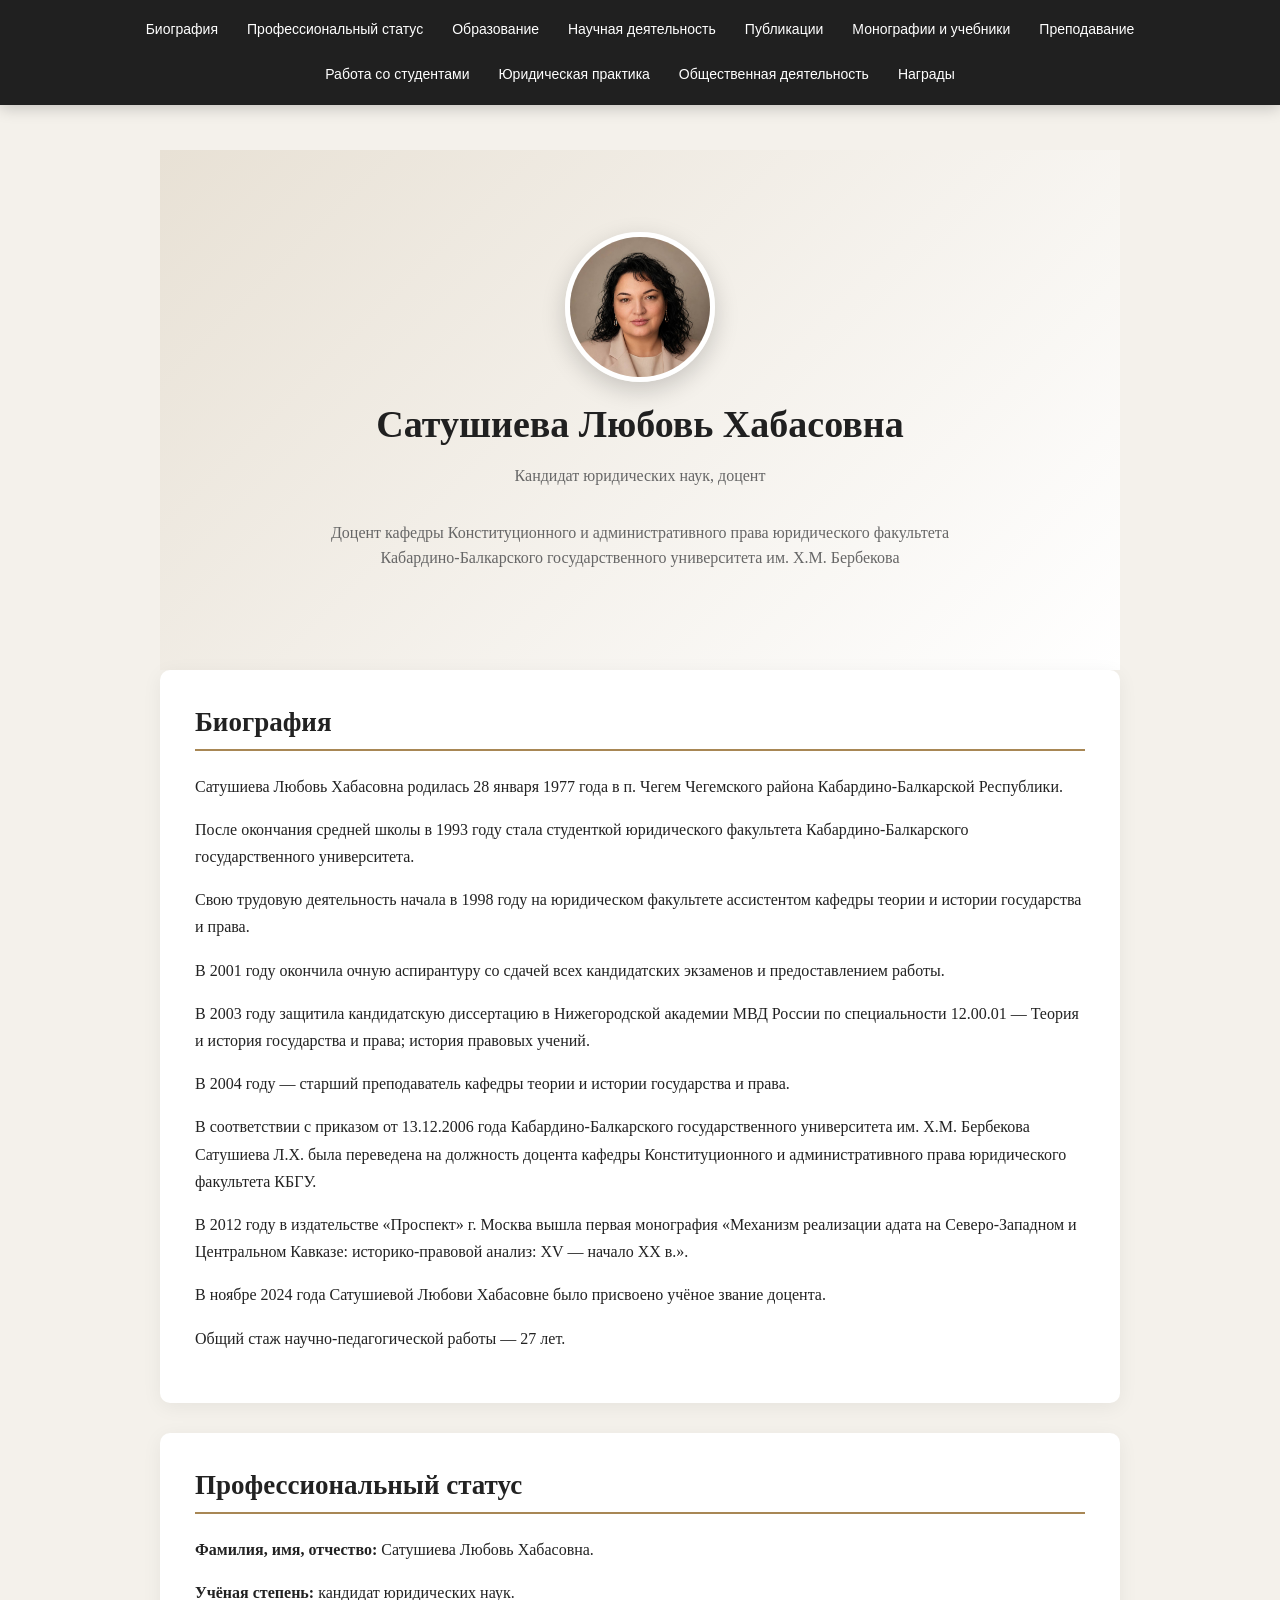
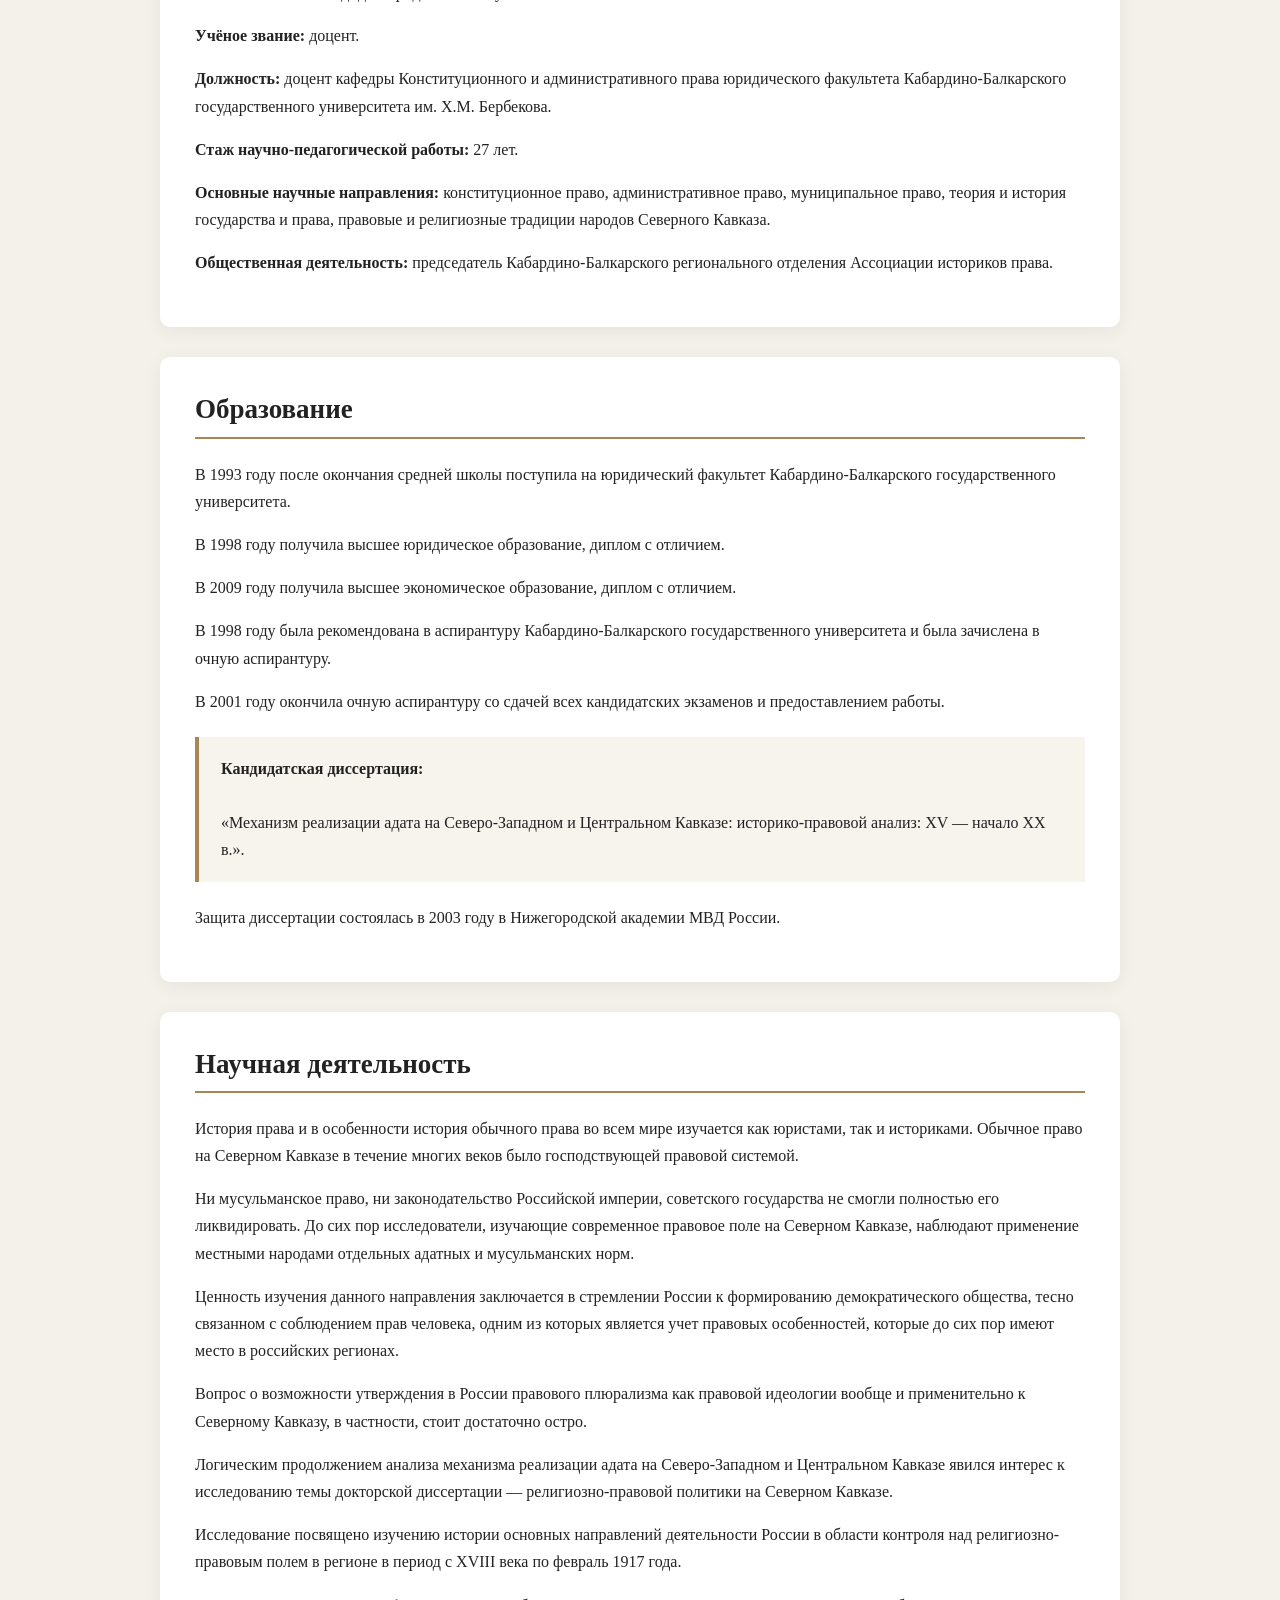
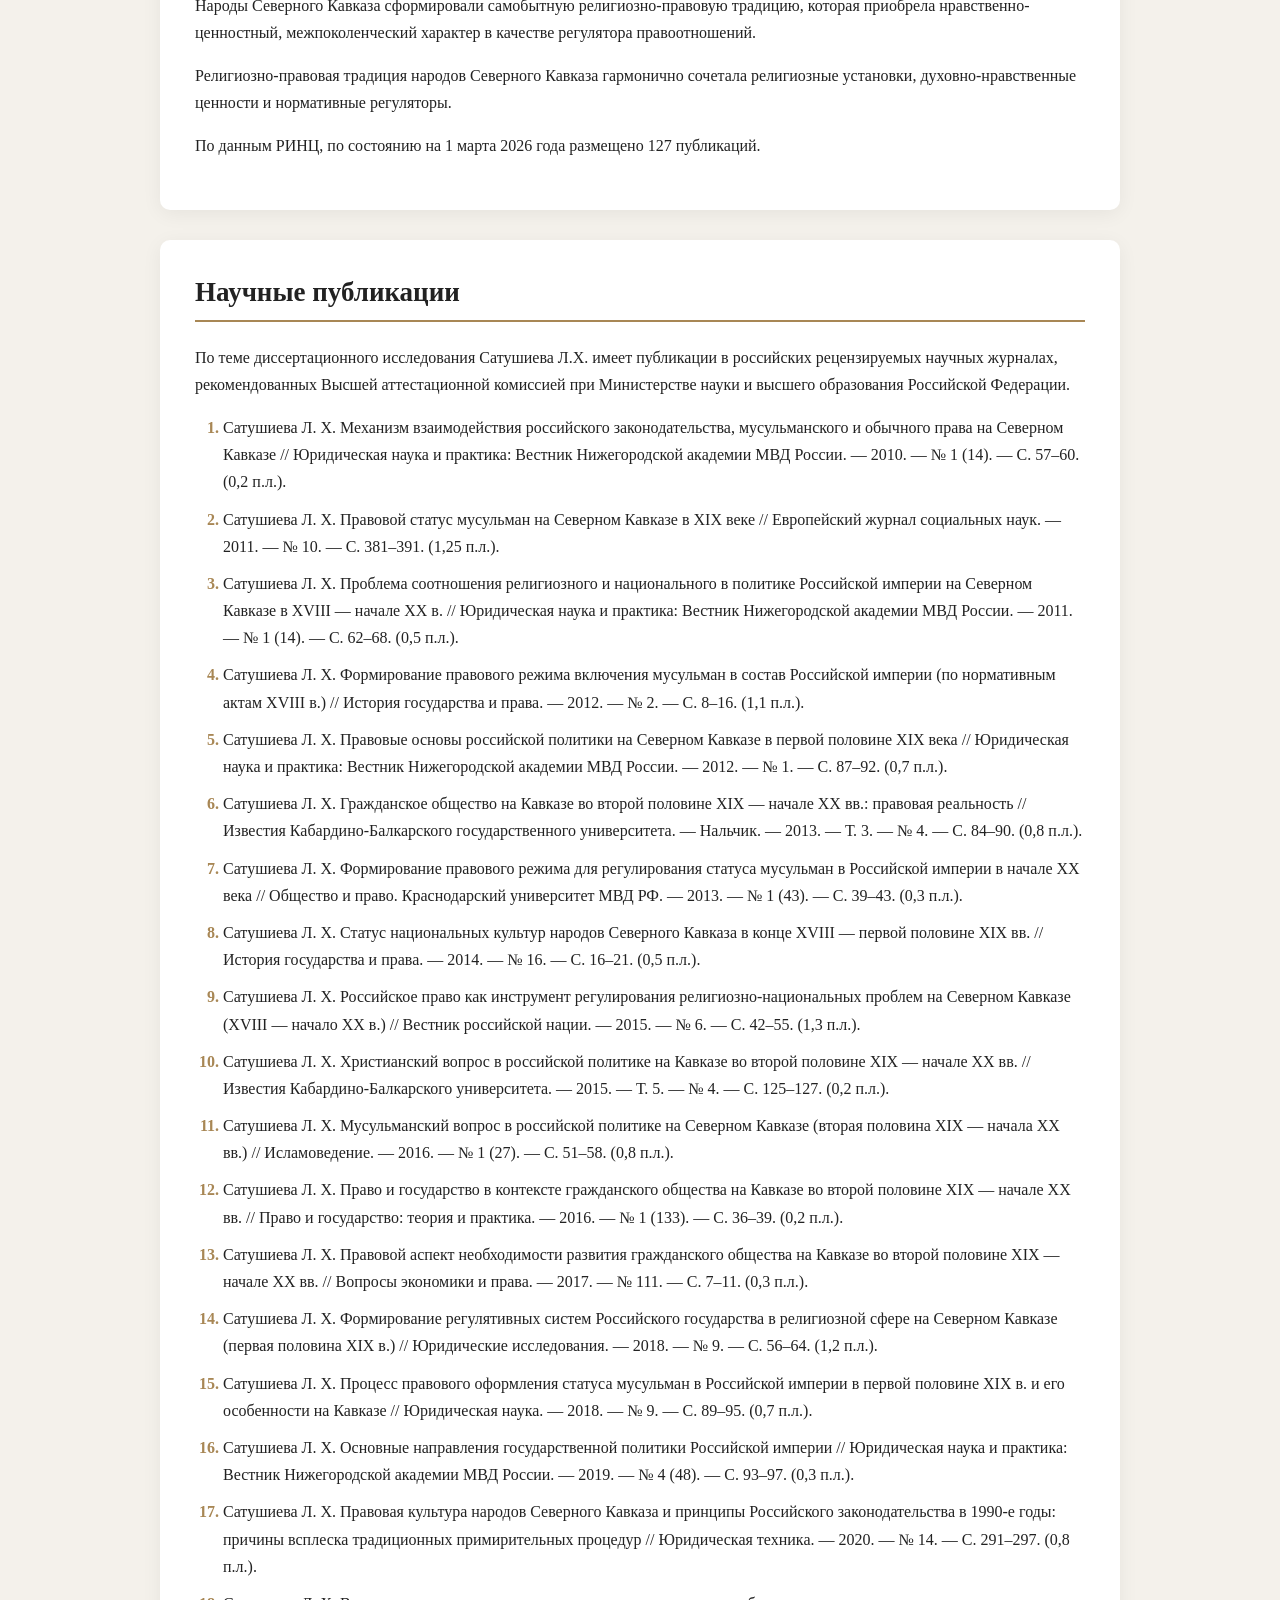
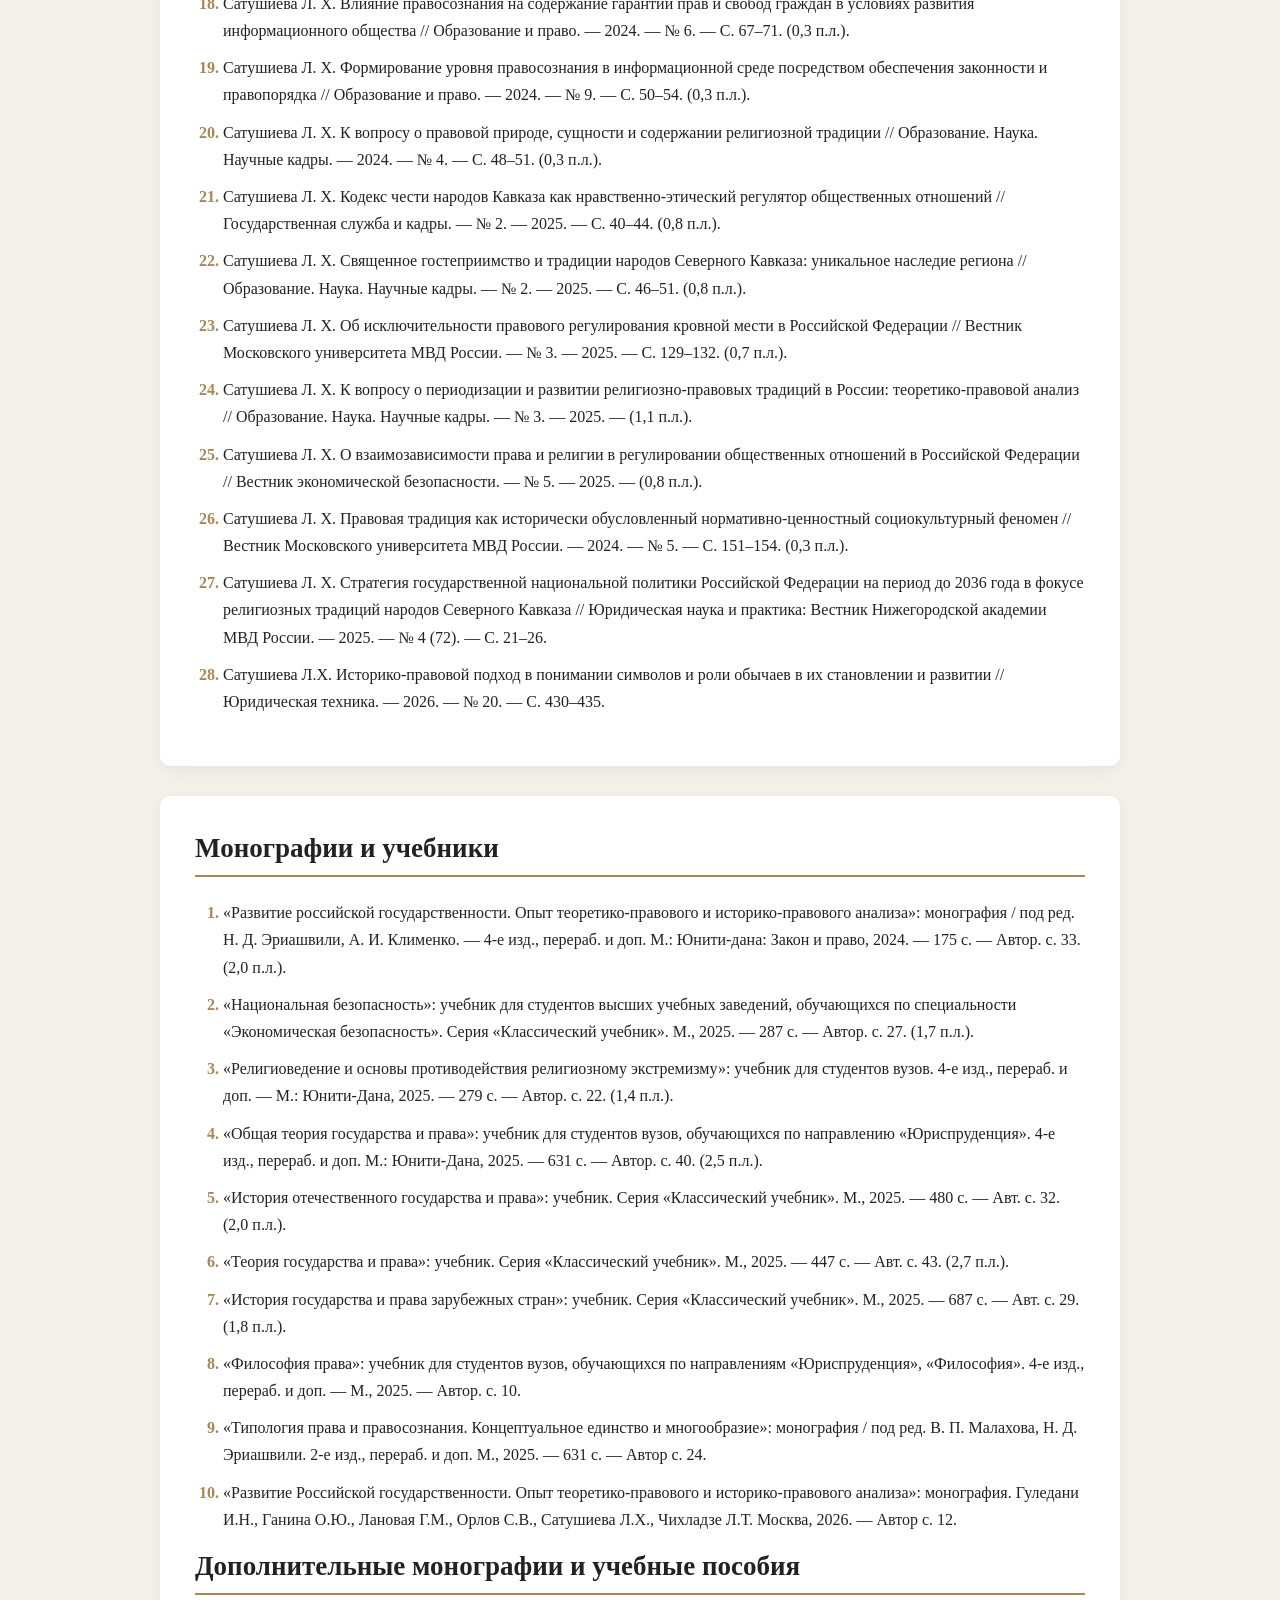
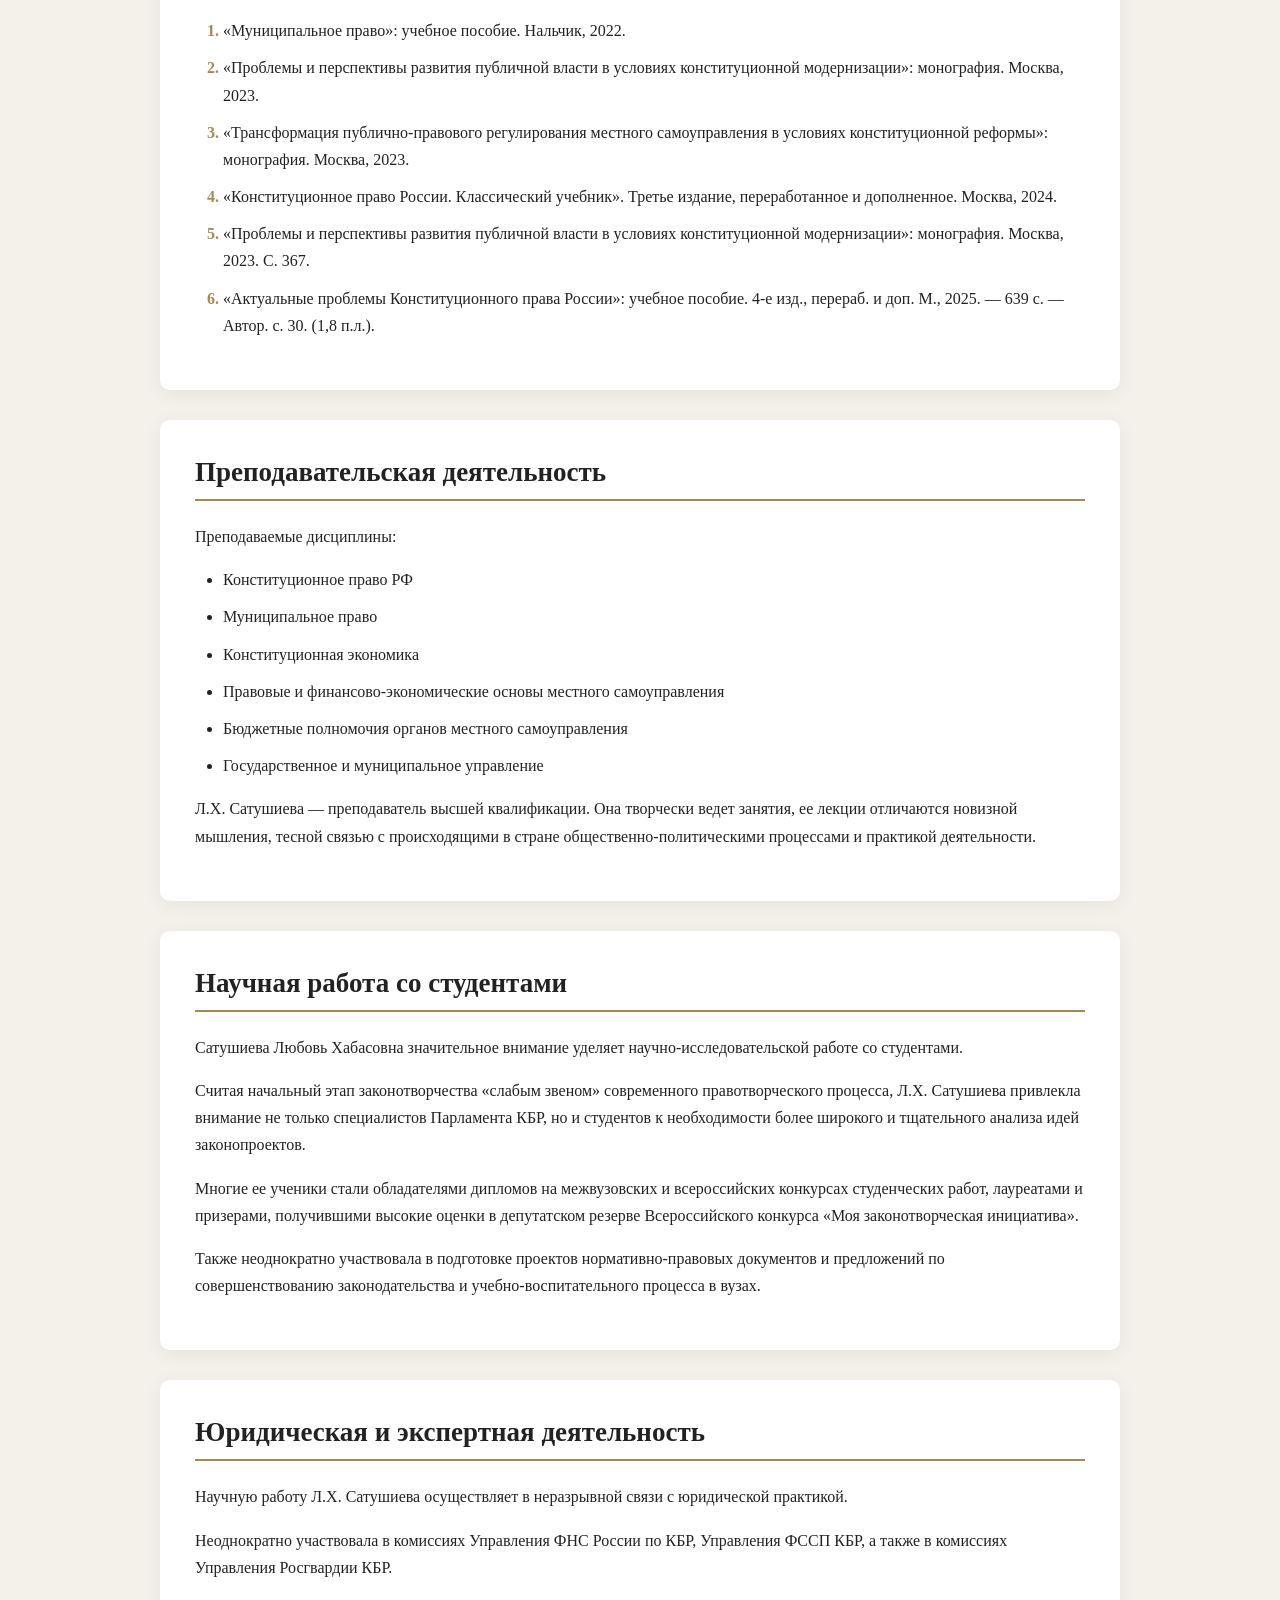
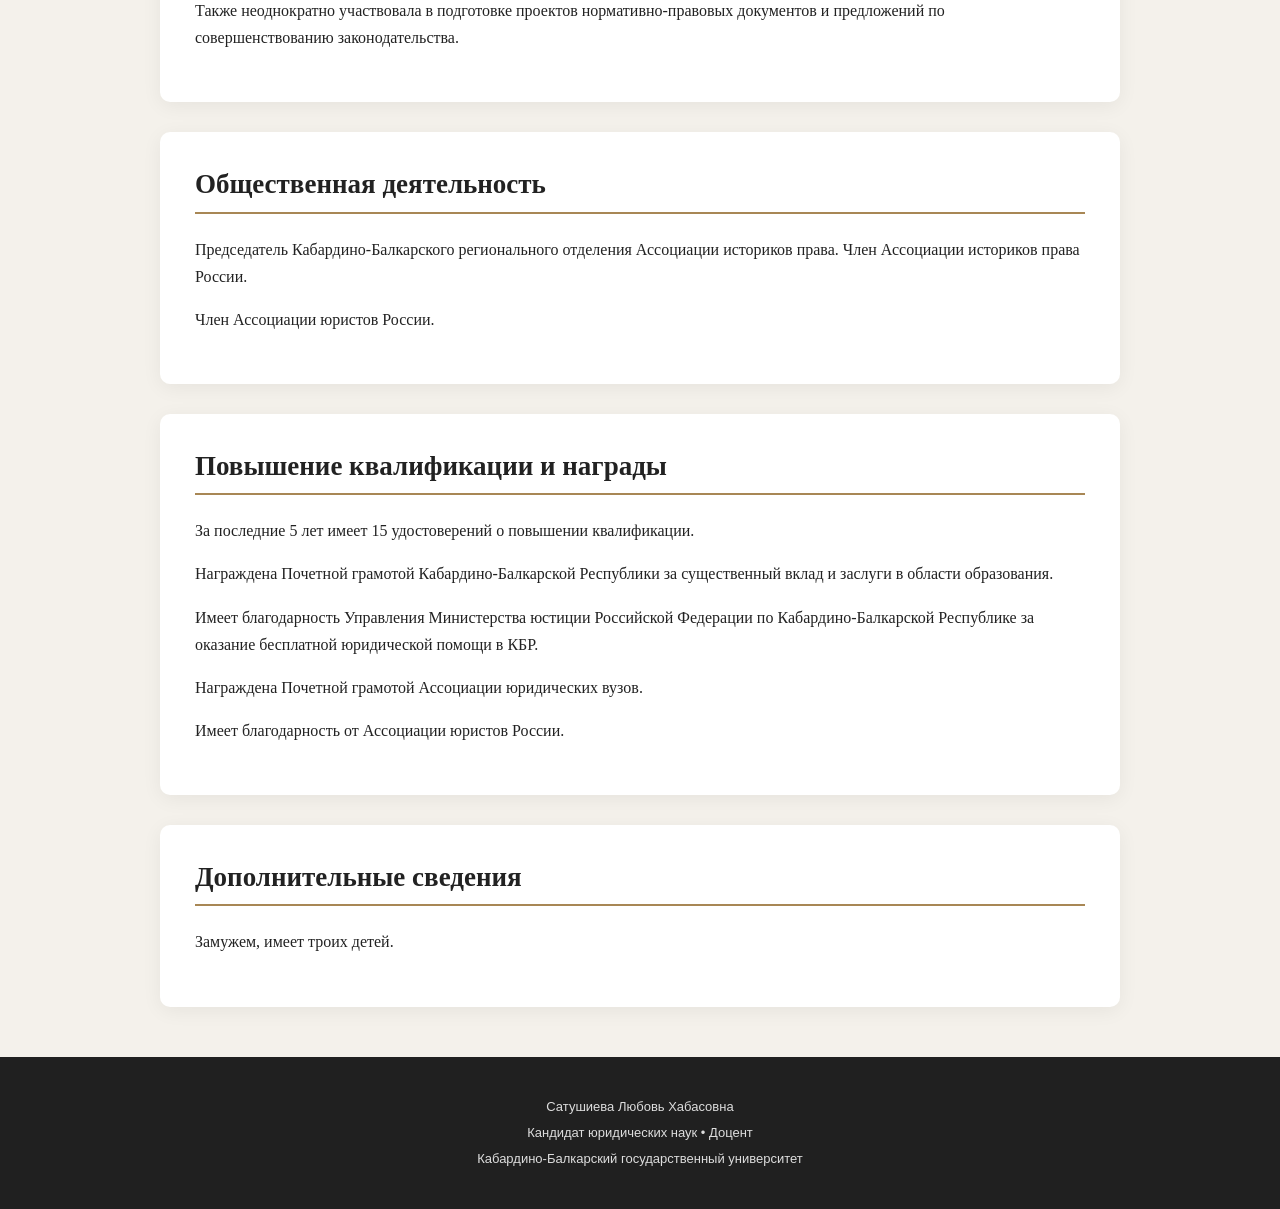
==== index.html @ ca208c0a "Add files via upload" ====
<!DOCTYPE html>
<html lang="ru">

<head>
    <meta charset="UTF-8">
    <meta name="viewport" content="width=device-width, initial-scale=1.0">

    <title>Сатушиева Любовь Хабасовна</title>

    <meta name="description"
          content="Научная, педагогическая и общественная деятельность Сатушиевой Любови Хабасовны">

    <link rel="stylesheet" href="style.css">
</head>

<body>

<!-- ==================== МЕНЮ ==================== -->

<header>
    <nav>
        <a href="#biography">Биография</a>
        <a href="#position">Профессиональный статус</a>
        <a href="#education">Образование</a>
        <a href="#research">Научная деятельность</a>
        <a href="#publications">Публикации</a>
        <a href="#books">Монографии и учебники</a>
        <a href="#teaching">Преподавание</a>
        <a href="#students">Работа со студентами</a>
        <a href="#practice">Юридическая практика</a>
        <a href="#public">Общественная деятельность</a>
        <a href="#awards">Награды</a>
    </nav>
</header>


<main>

<!-- ==================== ГЛАВНЫЙ ЭКРАН ==================== -->

<section class="hero">

    <!--
    ФОТОГРАФИЯ

    Создай папку images рядом с index.html.
    Положи туда фотографию и назови её photo.jpg.

    Структура:
    project/
    ├── index.html
    ├── style.css
    ├── script.js
    └── images/
        └── photo.jpg
    -->

    <img
        src="images/photo.jpg"
        alt="Сатушиева Любовь Хабасовна"
        class="portrait"
    >

    <h1>Сатушиева Любовь Хабасовна</h1>

    <p>
        Кандидат юридических наук, доцент
    </p>

    <p>
        Доцент кафедры Конституционного и административного права
        юридического факультета
        Кабардино-Балкарского государственного университета
        им. Х.М. Бербекова
    </p>

</section>


<!-- ==================== БИОГРАФИЯ ==================== -->

<section id="biography">

    <h2>Биография</h2>

    <p>
        Сатушиева Любовь Хабасовна родилась 28 января 1977 года
        в п. Чегем Чегемского района Кабардино-Балкарской Республики.
    </p>

    <p>
        После окончания средней школы в 1993 году стала студенткой
        юридического факультета Кабардино-Балкарского государственного
        университета.
    </p>

    <p>
        Свою трудовую деятельность начала в 1998 году на юридическом
        факультете ассистентом кафедры теории и истории государства
        и права.
    </p>

    <p>
        В 2001 году окончила очную аспирантуру со сдачей всех
        кандидатских экзаменов и предоставлением работы.
    </p>

    <p>
        В 2003 году защитила кандидатскую диссертацию в
        Нижегородской академии МВД России по специальности
        12.00.01 — Теория и история государства и права;
        история правовых учений.
    </p>

    <p>
        В 2004 году — старший преподаватель кафедры теории и истории
        государства и права.
    </p>

    <p>
        В соответствии с приказом от 13.12.2006 года
        Кабардино-Балкарского государственного университета
        им. Х.М. Бербекова Сатушиева Л.Х. была переведена
        на должность доцента кафедры Конституционного
        и административного права юридического факультета КБГУ.
    </p>

    <p>
        В 2012 году в издательстве «Проспект» г. Москва вышла
        первая монография «Механизм реализации адата
        на Северо-Западном и Центральном Кавказе:
        историко-правовой анализ: XV — начало XX в.».
    </p>

    <p>
        В ноябре 2024 года Сатушиевой Любови Хабасовне
        было присвоено учёное звание доцента.
    </p>

    <p>
        Общий стаж научно-педагогической работы — 27 лет.
    </p>

</section>


<!-- ==================== ПРОФЕССИОНАЛЬНЫЙ СТАТУС ==================== -->

<section id="position">

    <h2>Профессиональный статус</h2>

    <p>
        <strong>Фамилия, имя, отчество:</strong>
        Сатушиева Любовь Хабасовна.
    </p>

    <p>
        <strong>Учёная степень:</strong>
        кандидат юридических наук.
    </p>

    <p>
        <strong>Учёное звание:</strong>
        доцент.
    </p>

    <p>
 <strong>Должность:</strong>
        доцент кафедры Конституционного и административного права
        юридического факультета Кабардино-Балкарского
        государственного университета им. Х.М. Бербекова.
    </p>

    <p>
        <strong>Стаж научно-педагогической работы:</strong>
        27 лет.
    </p>

    <p>
        <strong>Основные научные направления:</strong>
        конституционное право, административное право,
        муниципальное право, теория и история государства и права,
        правовые и религиозные традиции народов Северного Кавказа.
    </p>

    <p>
        <strong>Общественная деятельность:</strong>
        председатель Кабардино-Балкарского регионального
        отделения Ассоциации историков права.
    </p>

</section>


<!-- ==================== ОБРАЗОВАНИЕ ==================== -->

<section id="education">

    <h2>Образование</h2>

    <p>
        В 1993 году после окончания средней школы поступила
        на юридический факультет Кабардино-Балкарского
        государственного университета.
    </p>

    <p>
        В 1998 году получила высшее юридическое образование,
        диплом с отличием.
    </p>

    <p>
        В 2009 году получила высшее экономическое образование,
        диплом с отличием.
    </p>

    <p>
        В 1998 году была рекомендована в аспирантуру
        Кабардино-Балкарского государственного университета
        и была зачислена в очную аспирантуру.
    </p>

    <p>
        В 2001 году окончила очную аспирантуру со сдачей
        всех кандидатских экзаменов и предоставлением работы.
    </p>

    <div class="highlight">

        <strong>
            Кандидатская диссертация:
        </strong>

        <br><br>

        «Механизм реализации адата на Северо-Западном
        и Центральном Кавказе: историко-правовой анализ:
        XV — начало XX в.».

    </div>

    <p>
        Защита диссертации состоялась в 2003 году
        в Нижегородской академии МВД России.
    </p>

</section>


<!-- ==================== НАУЧНАЯ ДЕЯТЕЛЬНОСТЬ ==================== -->

<section id="research">

    <h2>Научная деятельность</h2>

    <p>
        История права и в особенности история обычного права
        во всем мире изучается как юристами, так и историками.
        Обычное право на Северном Кавказе в течение многих веков
        было господствующей правовой системой.
    </p>

    <p>
        Ни мусульманское право, ни законодательство Российской империи,
        советского государства не смогли полностью его ликвидировать.
        До сих пор исследователи, изучающие современное правовое поле
        на Северном Кавказе, наблюдают применение местными народами
        отдельных адатных и мусульманских норм.
    </p>

    <p>
        Ценность изучения данного направления заключается в стремлении
        России к формированию демократического общества, тесно связанном
        с соблюдением прав человека, одним из которых является учет
        правовых особенностей, которые до сих пор имеют место
        в российских регионах.
    </p>

    <p>
        Вопрос о возможности утверждения в России правового плюрализма
        как правовой идеологии вообще и применительно к Северному Кавказу,
        в частности, стоит достаточно остро.
    </p>

    <p>
        Логическим продолжением анализа механизма реализации адата
        на Северо-Западном и Центральном Кавказе явился интерес
        к исследованию темы докторской диссертации —
        религиозно-правовой политики на Северном Кавказе.
    </p>

    <p>
        Исследование посвящено изучению истории основных направлений
        деятельности России в области контроля над религиозно-правовым
        полем в регионе в период с XVIII века по февраль 1917 года.
    </p>

    <p>
        Народы Северного Кавказа сформировали самобытную
        религиозно-правовую традицию, которая приобрела
        нравственно-ценностный, межпоколенческий характер
        в качестве регулятора правоотношений.
    </p>

    <p>
        Религиозно-правовая традиция народов Северного Кавказа
        гармонично сочетала религиозные установки,
 духовно-нравственные ценности и нормативные регуляторы.
    </p>

    <p>
        По данным РИНЦ, по состоянию на 1 марта 2026 года
        размещено 127 публикаций.
    </p>

</section>


<!-- ==================== ПУБЛИКАЦИИ ==================== -->

<section id="publications">

    <h2>Научные публикации</h2>

    <p>
        По теме диссертационного исследования Сатушиева Л.Х.
        имеет публикации в российских рецензируемых научных журналах,
        рекомендованных Высшей аттестационной комиссией
        при Министерстве науки и высшего образования
        Российской Федерации.
    </p>

    <ol>

        <li>
            Сатушиева Л. Х. Механизм взаимодействия российского
            законодательства, мусульманского и обычного права
            на Северном Кавказе // Юридическая наука и практика:
            Вестник Нижегородской академии МВД России. —
            2010. — № 1 (14). — С. 57–60. (0,2 п.л.).
        </li>

        <li>
            Сатушиева Л. Х. Правовой статус мусульман
            на Северном Кавказе в ХIХ веке //
            Европейский журнал социальных наук. —
            2011. — № 10. — С. 381–391. (1,25 п.л.).
        </li>

        <li>
            Сатушиева Л. Х. Проблема соотношения религиозного
            и национального в политике Российской империи
            на Северном Кавказе в ХVIII — начале ХХ в. //
            Юридическая наука и практика: Вестник Нижегородской
            академии МВД России. — 2011. — № 1 (14). —
            С. 62–68. (0,5 п.л.).
        </li>

        <li>
            Сатушиева Л. Х. Формирование правового режима включения
            мусульман в состав Российской империи
            (по нормативным актам ХVIII в.) //
            История государства и права. — 2012. — № 2. —
            С. 8–16. (1,1 п.л.).
        </li>

        <li>
            Сатушиева Л. Х. Правовые основы российской политики
            на Северном Кавказе в первой половине ХIХ века //
            Юридическая наука и практика: Вестник Нижегородской
            академии МВД России. — 2012. — № 1. —
            С. 87–92. (0,7 п.л.).
        </li>

        <li>
            Сатушиева Л. Х. Гражданское общество на Кавказе
            во второй половине ХIХ — начале ХХ вв.: правовая реальность //
            Известия Кабардино-Балкарского государственного университета.
            — Нальчик. — 2013. — Т. 3. — № 4. —
            С. 84–90. (0,8 п.л.).
        </li>

        <li>
            Сатушиева Л. Х. Формирование правового режима
            для регулирования статуса мусульман в Российской империи
            в начале ХХ века // Общество и право.
            Краснодарский университет МВД РФ. —
            2013. — № 1 (43). — С. 39–43. (0,3 п.л.).
        </li>

        <li>
            Сатушиева Л. Х. Статус национальных культур народов
            Северного Кавказа в конце ХVIII — первой половине ХIХ вв. //
            История государства и права. — 2014. —
            № 16. — С. 16–21. (0,5 п.л.).
        </li>

        <li>
            Сатушиева Л. Х. Российское право как инструмент регулирования
            религиозно-национальных проблем на Северном Кавказе
            (ХVIII — начало ХХ в.) // Вестник российской нации. —
            2015. — № 6. — С. 42–55. (1,3 п.л.).
        </li>

        <li>
            Сатушиева Л. Х. Христианский вопрос в российской политике
            на Кавказе во второй половине ХIХ — начале ХХ вв. //
            Известия Кабардино-Балкарского университета. —
            2015. — Т. 5. — № 4. — С. 125–127. (0,2 п.л.).
        </li>

        <li>
            Сатушиева Л. Х. Мусульманский вопрос в российской политике
            на Северном Кавказе (вторая половина ХIХ — начала ХХ вв.) //
            Исламоведение. — 2016. — № 1 (27). —
            С. 51–58. (0,8 п.л.).
        </li>

        <li>
            Сатушиева Л. Х. Право и государство в контексте гражданского
            общества на Кавказе во второй половине ХIХ — начале ХХ вв. //
            Право и государство: теория и практика. —
            2016. — № 1 (133). — С. 36–39. (0,2 п.л.).
 </li>

        <li>
            Сатушиева Л. Х. Правовой аспект необходимости развития
            гражданского общества на Кавказе во второй половине ХIХ —
            начале ХХ вв. // Вопросы экономики и права. —
            2017. — № 111. — С. 7–11. (0,3 п.л.).
        </li>

        <li>
            Сатушиева Л. Х. Формирование регулятивных систем
            Российского государства в религиозной сфере
            на Северном Кавказе (первая половина ХIХ в.) //
            Юридические исследования. — 2018. —
            № 9. — С. 56–64. (1,2 п.л.).
        </li>

        <li>
            Сатушиева Л. Х. Процесс правового оформления статуса
            мусульман в Российской империи в первой половине ХIХ в.
            и его особенности на Кавказе // Юридическая наука. —
            2018. — № 9. — С. 89–95. (0,7 п.л.).
        </li>

        <li>
            Сатушиева Л. Х. Основные направления государственной
            политики Российской империи // Юридическая наука и практика:
            Вестник Нижегородской академии МВД России. —
            2019. — № 4 (48). — С. 93–97. (0,3 п.л.).
        </li>

        <li>
            Сатушиева Л. Х. Правовая культура народов Северного Кавказа
            и принципы Российского законодательства в 1990-е годы:
            причины всплеска традиционных примирительных процедур //
            Юридическая техника. — 2020. — № 14. —
            С. 291–297. (0,8 п.л.).
        </li>

        <li>
            Сатушиева Л. Х. Влияние правосознания на содержание
            гарантии прав и свобод граждан в условиях развития
            информационного общества // Образование и право. —
            2024. — № 6. — С. 67–71. (0,3 п.л.).
        </li>

        <li>
            Сатушиева Л. Х. Формирование уровня правосознания
            в информационной среде посредством обеспечения законности
            и правопорядка // Образование и право. —
            2024. — № 9. — С. 50–54. (0,3 п.л.).
        </li>

        <li>
            Сатушиева Л. Х. К вопросу о правовой природе, сущности
            и содержании религиозной традиции //
            Образование. Наука. Научные кадры. —
            2024. — № 4. — С. 48–51. (0,3 п.л.).
        </li>

        <li>
            Сатушиева Л. Х. Кодекс чести народов Кавказа
            как нравственно-этический регулятор общественных отношений //
            Государственная служба и кадры. — № 2. —
            2025. — С. 40–44. (0,8 п.л.).
        </li>

        <li>
            Сатушиева Л. Х. Священное гостеприимство и традиции
            народов Северного Кавказа: уникальное наследие региона //
            Образование. Наука. Научные кадры. — № 2. —
            2025. — С. 46–51. (0,8 п.л.).
        </li>

        <li>
            Сатушиева Л. Х. Об исключительности правового регулирования
            кровной мести в Российской Федерации //
            Вестник Московского университета МВД России. —
            № 3. — 2025. — С. 129–132. (0,7 п.л.).
        </li>

        <li>
            Сатушиева Л. Х. К вопросу о периодизации и развитии
            религиозно-правовых традиций в России:
            теоретико-правовой анализ //
            Образование. Наука. Научные кадры. —
            № 3. — 2025. — (1,1 п.л.).
        </li>

        <li>
            Сатушиева Л. Х. О взаимозависимости права и религии
            в регулировании общественных отношений
            в Российской Федерации //
            Вестник экономической безопасности. —
            № 5. — 2025. — (0,8 п.л.).
        </li>

        <li>
            Сатушиева Л. Х. Правовая традиция как исторически
            обусловленный нормативно-ценностный социокультурный феномен //
            Вестник Московского университета МВД России. —
            2024. — № 5. — С. 151–154. (0,3 п.л.).
        </li>

        <li>
            Сатушиева Л. Х. Стратегия государственной национальной
            политики Российской Федерации на период до 2036 года
            в фокусе религиозных традиций народов Северного Кавказа //
 Юридическая наука и практика: Вестник Нижегородской
            академии МВД России. — 2025. — № 4 (72). —
            С. 21–26.
        </li>

        <li>
            Сатушиева Л.Х. Историко-правовой подход в понимании
            символов и роли обычаев в их становлении и развитии //
            Юридическая техника. — 2026. — № 20. —
            С. 430–435.
        </li>

    </ol>

</section>


<!-- ==================== МОНОГРАФИИ ==================== -->

<section id="books">

    <h2>Монографии и учебники</h2>

    <ol>

        <li>
            «Развитие российской государственности. Опыт
            теоретико-правового и историко-правового анализа»:
            монография / под ред. Н. Д. Эриашвили,
            А. И. Клименко. — 4-е изд., перераб. и доп.
            М.: Юнити-дана: Закон и право, 2024.
            — 175 с. — Автор. с. 33. (2,0 п.л.).
        </li>

        <li>
            «Национальная безопасность»: учебник для студентов
            высших учебных заведений, обучающихся по специальности
            «Экономическая безопасность». Серия «Классический учебник».
            М., 2025. — 287 с. — Автор. с. 27. (1,7 п.л.).
        </li>

        <li>
            «Религиоведение и основы противодействия религиозному
            экстремизму»: учебник для студентов вузов.
            4-е изд., перераб. и доп. — М.: Юнити-Дана, 2025.
            — 279 с. — Автор. с. 22. (1,4 п.л.).
        </li>

        <li>
            «Общая теория государства и права»: учебник
            для студентов вузов, обучающихся по направлению
            «Юриспруденция». 4-е изд., перераб. и доп.
            М.: Юнити-Дана, 2025. — 631 с.
            — Автор. с. 40. (2,5 п.л.).
        </li>

        <li>
            «История отечественного государства и права»: учебник.
            Серия «Классический учебник». М., 2025.
            — 480 с. — Авт. с. 32. (2,0 п.л.).
        </li>

        <li>
            «Теория государства и права»: учебник.
            Серия «Классический учебник». М., 2025.
            — 447 с. — Авт. с. 43. (2,7 п.л.).
        </li>

        <li>
            «История государства и права зарубежных стран»: учебник.
            Серия «Классический учебник». М., 2025.
            — 687 с. — Авт. с. 29. (1,8 п.л.).
        </li>

        <li>
            «Философия права»: учебник для студентов вузов,
            обучающихся по направлениям «Юриспруденция», «Философия».
            4-е изд., перераб. и доп. — М., 2025.
            — Автор. с. 10.
        </li>

        <li>
            «Типология права и правосознания. Концептуальное
            единство и многообразие»: монография / под ред.
            В. П. Малахова, Н. Д. Эриашвили.
            2-е изд., перераб. и доп. М., 2025.
            — 631 с. — Автор с. 24.
        </li>

        <li>
            «Развитие Российской государственности. Опыт
            теоретико-правового и историко-правового анализа»:
            монография. Гуледани И.Н., Ганина О.Ю., Лановая Г.М.,
            Орлов С.В., Сатушиева Л.Х., Чихладзе Л.Т.
            Москва, 2026. — Автор с. 12.
        </li>

    </ol>


    <h2>Дополнительные монографии и учебные пособия</h2>

    <ol>

        <li>
            «Муниципальное право»: учебное пособие.
            Нальчик, 2022.
        </li>

        <li>
            «Проблемы и перспективы развития публичной власти
            в условиях конституционной модернизации»:
            монография. Москва, 2023.
        </li>

        <li>
            «Трансформация публично-правового регулирования
            местного самоуправления в условиях конституционной
            реформы»: монография. Москва, 2023.
        </li>

        <li>
            «Конституционное право России. Классический учебник».
            Третье издание, переработанное и дополненное.
            Москва, 2024.
        </li>

        <li>
            «Проблемы и перспективы развития публичной власти
            в условиях конституционной модернизации»:
            монография. Москва, 2023. С. 367.
        </li>

        <li>
 «Актуальные проблемы Конституционного права России»:
            учебное пособие. 4-е изд., перераб. и доп.
            М., 2025. — 639 с. — Автор. с. 30. (1,8 п.л.).
        </li>

    </ol>

</section>


<!-- ==================== ПРЕПОДАВАНИЕ ==================== -->

<section id="teaching">

    <h2>Преподавательская деятельность</h2>

    <p>
        Преподаваемые дисциплины:
    </p>

    <ul>
        <li>Конституционное право РФ</li>
        <li>Муниципальное право</li>
        <li>Конституционная экономика</li>
        <li>
            Правовые и финансово-экономические основы
            местного самоуправления
        </li>
        <li>
            Бюджетные полномочия органов местного самоуправления
        </li>
        <li>
            Государственное и муниципальное управление
        </li>
    </ul>

    <p>
        Л.Х. Сатушиева — преподаватель высшей квалификации.
        Она творчески ведет занятия, ее лекции отличаются
        новизной мышления, тесной связью с происходящими
        в стране общественно-политическими процессами
        и практикой деятельности.
    </p>

</section>


<!-- ==================== РАБОТА СО СТУДЕНТАМИ ==================== -->

<section id="students">

    <h2>Научная работа со студентами</h2>

    <p>
        Сатушиева Любовь Хабасовна значительное внимание уделяет
        научно-исследовательской работе со студентами.
    </p>

    <p>
        Считая начальный этап законотворчества «слабым звеном»
        современного правотворческого процесса, Л.Х. Сатушиева
        привлекла внимание не только специалистов Парламента КБР,
        но и студентов к необходимости более широкого
        и тщательного анализа идей законопроектов.
    </p>

    <p>
        Многие ее ученики стали обладателями дипломов
        на межвузовских и всероссийских конкурсах студенческих работ,
        лауреатами и призерами, получившими высокие оценки
        в депутатском резерве Всероссийского конкурса
        «Моя законотворческая инициатива».
    </p>

    <p>
        Также неоднократно участвовала в подготовке проектов
        нормативно-правовых документов и предложений
        по совершенствованию законодательства
        и учебно-воспитательного процесса в вузах.
    </p>

</section>


<!-- ==================== ЮРИДИЧЕСКАЯ ПРАКТИКА ==================== -->

<section id="practice">

    <h2>Юридическая и экспертная деятельность</h2>

    <p>
        Научную работу Л.Х. Сатушиева осуществляет
        в неразрывной связи с юридической практикой.
    </p>

    <p>
        Неоднократно участвовала в комиссиях Управления ФНС России
        по КБР, Управления ФССП КБР, а также в комиссиях
        Управления Росгвардии КБР.
    </p>

    <p>
        Также неоднократно участвовала в подготовке проектов
        нормативно-правовых документов и предложений
        по совершенствованию законодательства.
    </p>

</section>


<!-- ==================== ОБЩЕСТВЕННАЯ ДЕЯТЕЛЬНОСТЬ ==================== -->

<section id="public">

    <h2>Общественная деятельность</h2>

    <p>
        Председатель
        Кабардино-Балкарского регионального отделения
        Ассоциации историков права. Член Ассоциации историков права России.
    </p>

    <p>
        
        Член Ассоциации юристов России.
    </p>


</section>


<!-- ==================== НАГРАДЫ ==================== -->

<section id="awards">

    <h2>Повышение квалификации и награды</h2>

    <p>
        За последние 5 лет имеет 15 удостоверений
        о повышении квалификации.
    </p>

    <p>
        Награждена Почетной грамотой
        Кабардино-Балкарской Республики
        за существенный вклад и заслуги в области образования.
    </p>

    <p>
        Имеет благодарность Управления Министерства юстиции
        Российской Федерации по Кабардино-Балкарской Республике
        за оказание бесплатной юридической помощи в КБР.
    </p>

    <p>
        Награждена Почетной грамотой Ассоциации юридических вузов.
    </p>
    <p>
        Имеет благодарность от Ассоциации юристов России.
    </p>

</section>


<!-- ==================== ЛИЧНЫЕ СВЕДЕНИЯ ==================== -->

<section id="additional">

    <h2>Дополнительные сведения</h2>

    <p>
        Замужем, имеет троих детей.
    </p>

</section>

</main>


<!-- ==================== ПОДВАЛ ==================== -->

<footer>

    <p>
        Сатушиева Любовь Хабасовна
    </p>

    <p>
        Кандидат юридических наук • Доцент
    </p>

    <p>
        Кабардино-Балкарский государственный университет
    </p>

</footer>


<script src="script.js"></script>

</body>
</html>
---- style.css ----
* {
    box-sizing: border-box;
}

html {
    scroll-behavior: smooth;
}

body {
    margin: 0;
    background: #f4f1eb;
    color: #222;
    font-family: Georgia, "Times New Roman", serif;
    font-size: 16px;
    line-height: 1.7;
}

/* ===== МЕНЮ ===== */

header {
    position: sticky;
    top: 0;
    z-index: 1000;
    background: #202020;
    box-shadow: 0 3px 15px rgba(0, 0, 0, 0.2);
}

nav {
    max-width: 1100px;
    margin: auto;
    display: flex;
    justify-content: center;
    flex-wrap: wrap;
    gap: 5px;
    padding: 10px 15px;
}

nav a {
    color: white;
    text-decoration: none;
    font-family: Arial, sans-serif;
    font-size: 14px;
    padding: 8px 12px;
    border-radius: 5px;
    transition: 0.25s;
}

nav a:hover {
    background: #a88755;
}

/* ===== ГЛАВНЫЙ ЭКРАН ===== */

.hero {
    min-height: 520px;
    padding: 50px 20px;
    display: flex;
    flex-direction: column;
    justify-content: center;
    align-items: center;
    text-align: center;
    background: linear-gradient(135deg, #e8e1d5, #ffffff);
}

/* ФОТОГРАФИЯ */

.portrait {
    width: 150px;
    height: 150px;
    object-fit: cover;
    border-radius: 50%;
    border: 5px solid white;
    box-shadow: 0 8px 25px rgba(0, 0, 0, 0.18);
    margin-bottom: 20px;
}

/* ИМЯ */

.hero h1 {
    margin: 0;
    max-width: 900px;
    font-size: 38px;
    line-height: 1.2;
    color: #202020;
}

/* ДОЛЖНОСТЬ */

.hero p {
    max-width: 700px;
    margin-top: 15px;
    font-family: Georgia, "Times New Roman", serif;
    font-size: 16px;
    line-height: 1.6;
    color: #666;
}

/* ===== ОСНОВНОЙ ТЕКСТ ===== */

main {
    max-width: 1000px;
    margin: 45px auto;
    padding: 0 20px;
}

section:not(.hero) {
    background: white;
    margin-bottom: 30px;
    padding: 35px;
    border-radius: 10px;
    box-shadow: 0 4px 20px rgba(0, 0, 0, 0.06);
}

/* ВСЕ ОСНОВНЫЕ ЗАГОЛОВКИ */

h2 {
    margin-top: 0;
    margin-bottom: 22px;
    padding-bottom: 9px;
    border-bottom: 2px solid #a88755;
    font-family: Georgia, "Times New Roman", serif;
    font-size: 27px;
    line-height: 1.3;
    color: #222;
}

/* ПОДЗАГОЛОВКИ */

h3 {
    font-family: Georgia, "Times New Roman", serif;
    font-size: 20px;
    line-height: 1.4;
    margin-top: 28px;
}

/* ВЕСЬ ОБЫЧНЫЙ ТЕКСТ ОДИНАКОВЫЙ */

p {
    margin: 0 0 16px 0;
    font-family: Georgia, "Times New Roman", serif;
    font-size: 16px;
    line-height: 1.7;
}

/* СПИСКИ */

ul,
ol {
    padding-left: 28px;
}

li {
    margin-bottom: 10px;
    font-family: Georgia, "Times New Roman", serif;
    font-size: 16px;
    line-height: 1.7;
}

ol li::marker {
    color: #a88755;
    font-weight: bold;
}

/* ВЫДЕЛЕННЫЙ БЛОК */

.highlight {
    margin: 22px 0;
    padding: 18px 22px;
    border-left: 4px solid #a88755;
    background: #f7f4ee;
    font-family: Georgia, "Times New Roman", serif;
    font-size: 16px;
    line-height: 1.7;
}

/* ===== ПОДВАЛ ===== */

footer {
    margin-top: 50px;
    padding: 35px 20px;
    text-align: center;
    background: #202020;
    color: #ddd;
}

footer p {
    margin: 4px;
    font-family: Arial, sans-serif;
    font-size: 13px;
}

/* ===== ТЕЛЕФОН ===== */

@media (max-width: 700px) {

    nav {
        padding: 7px;
    }

    nav a {
        font-size: 12px;
        padding: 6px 8px;
    }

    .hero {
        min-height: 450px;
        padding: 40px 15px;
    }

    .portrait {
        width: 120px;
        height: 120px;
        border-width: 4px;
    }

    .hero h1 {
        font-size: 29px;
    }

    .hero p {
        font-size: 15px;
    }

    main {
        margin: 25px auto;
        padding: 0 10px;
    }

    section:not(.hero) {
        padding: 25px 18px;
    }

    h2 {
        font-size: 23px;
    }

    p,
    li {
        font-size: 16px;
        line-height: 1.65;
    }
}
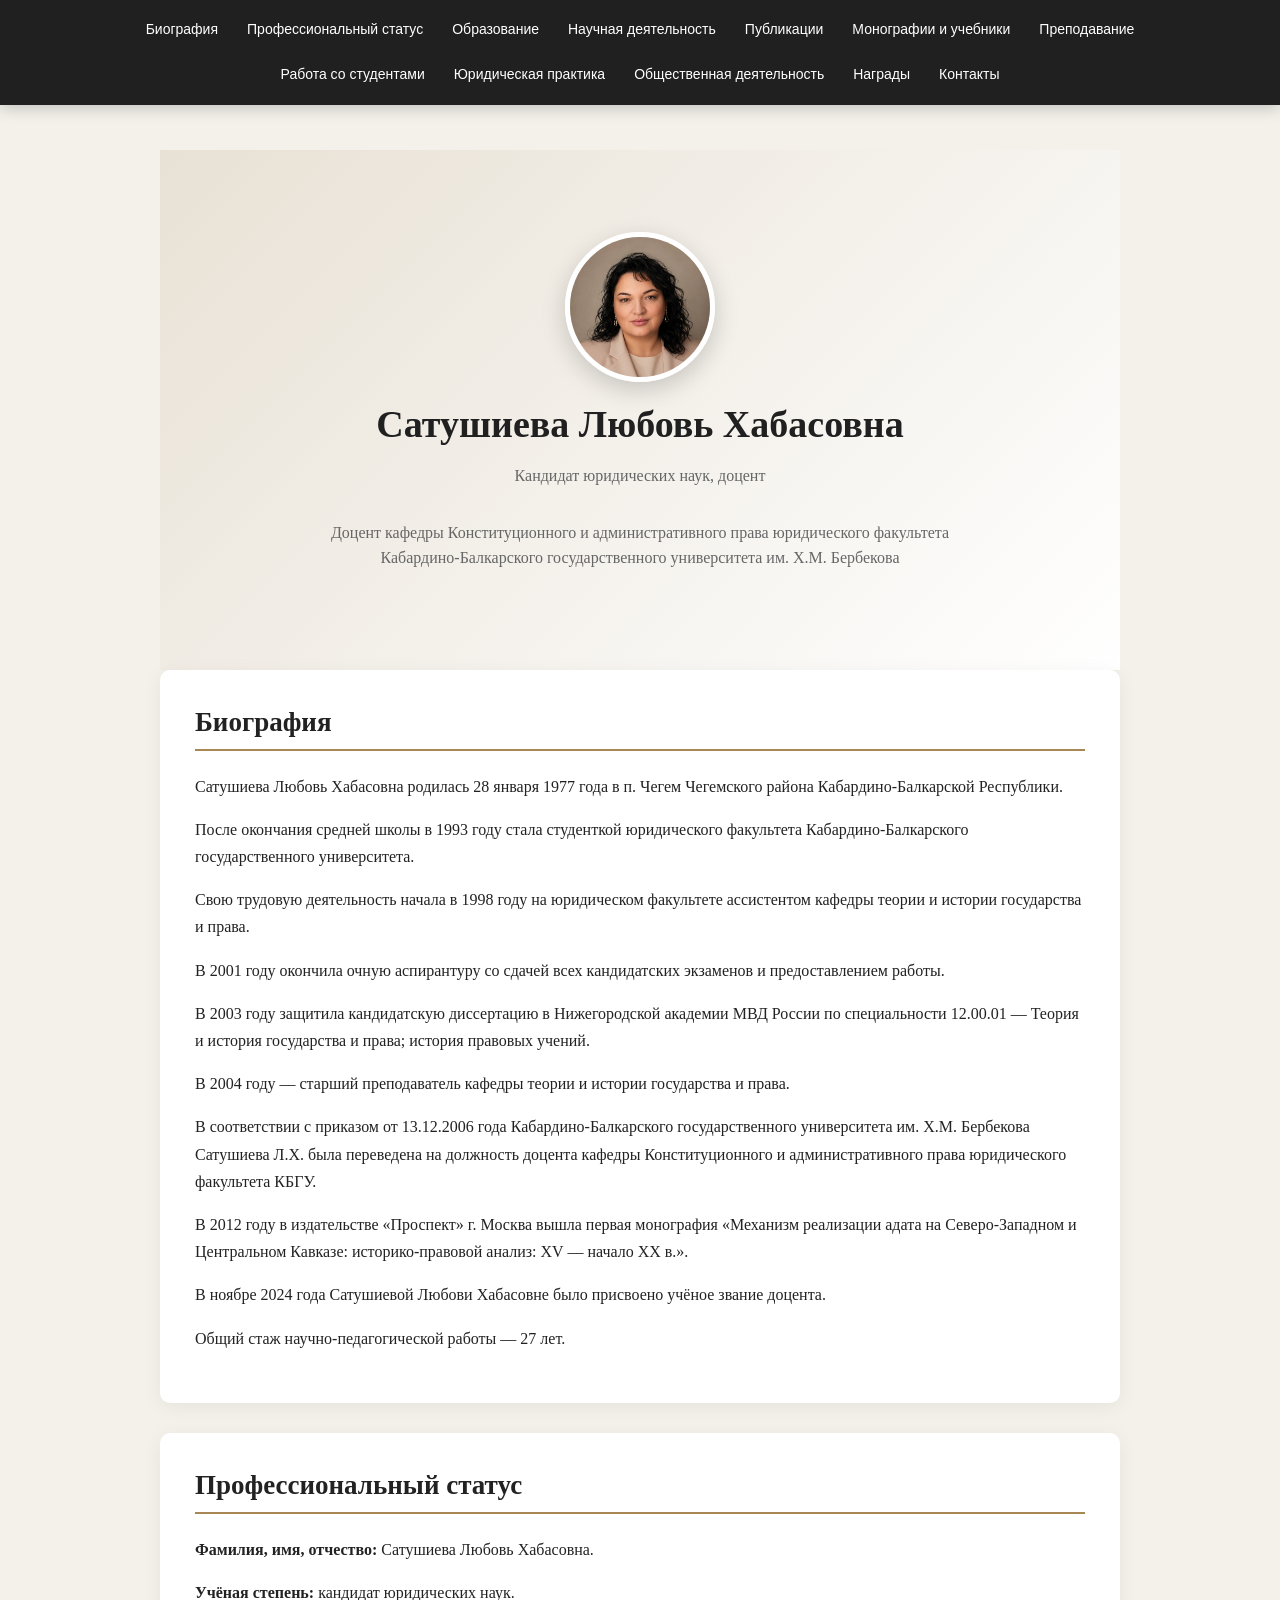
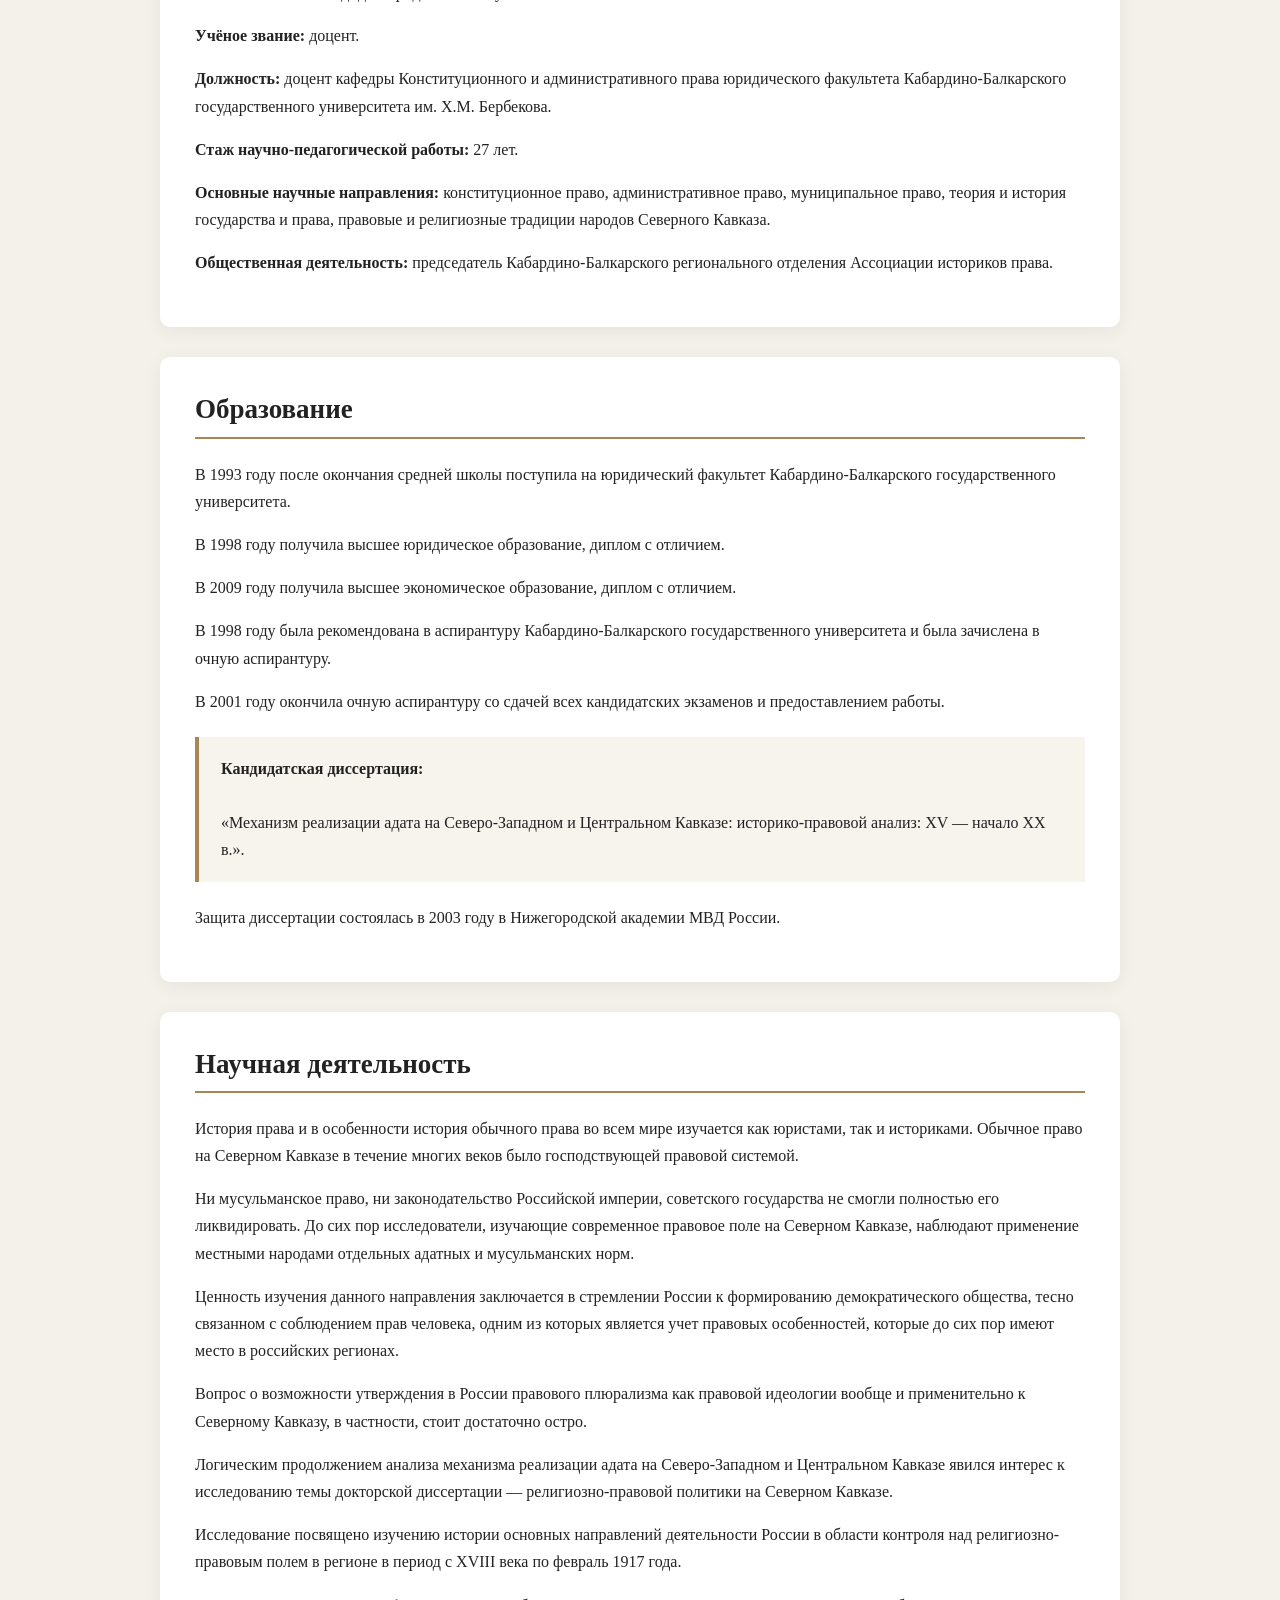
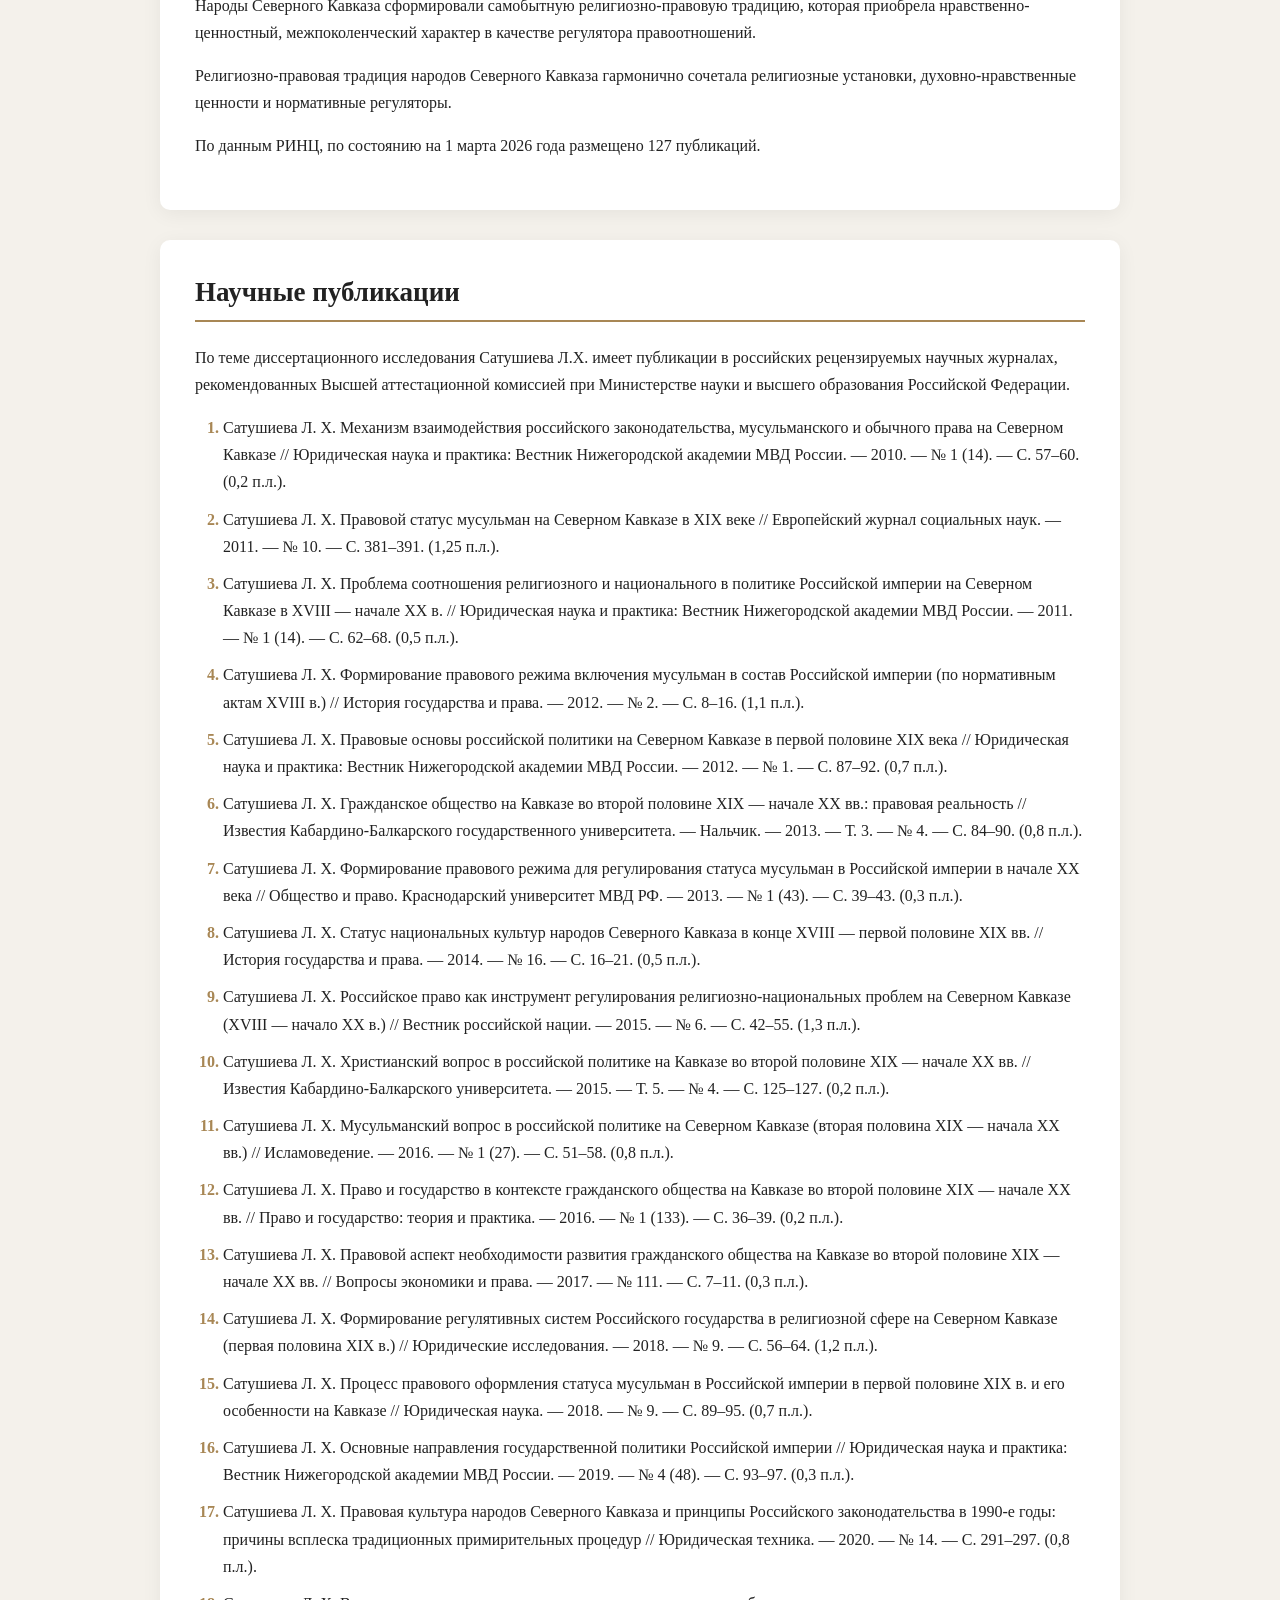
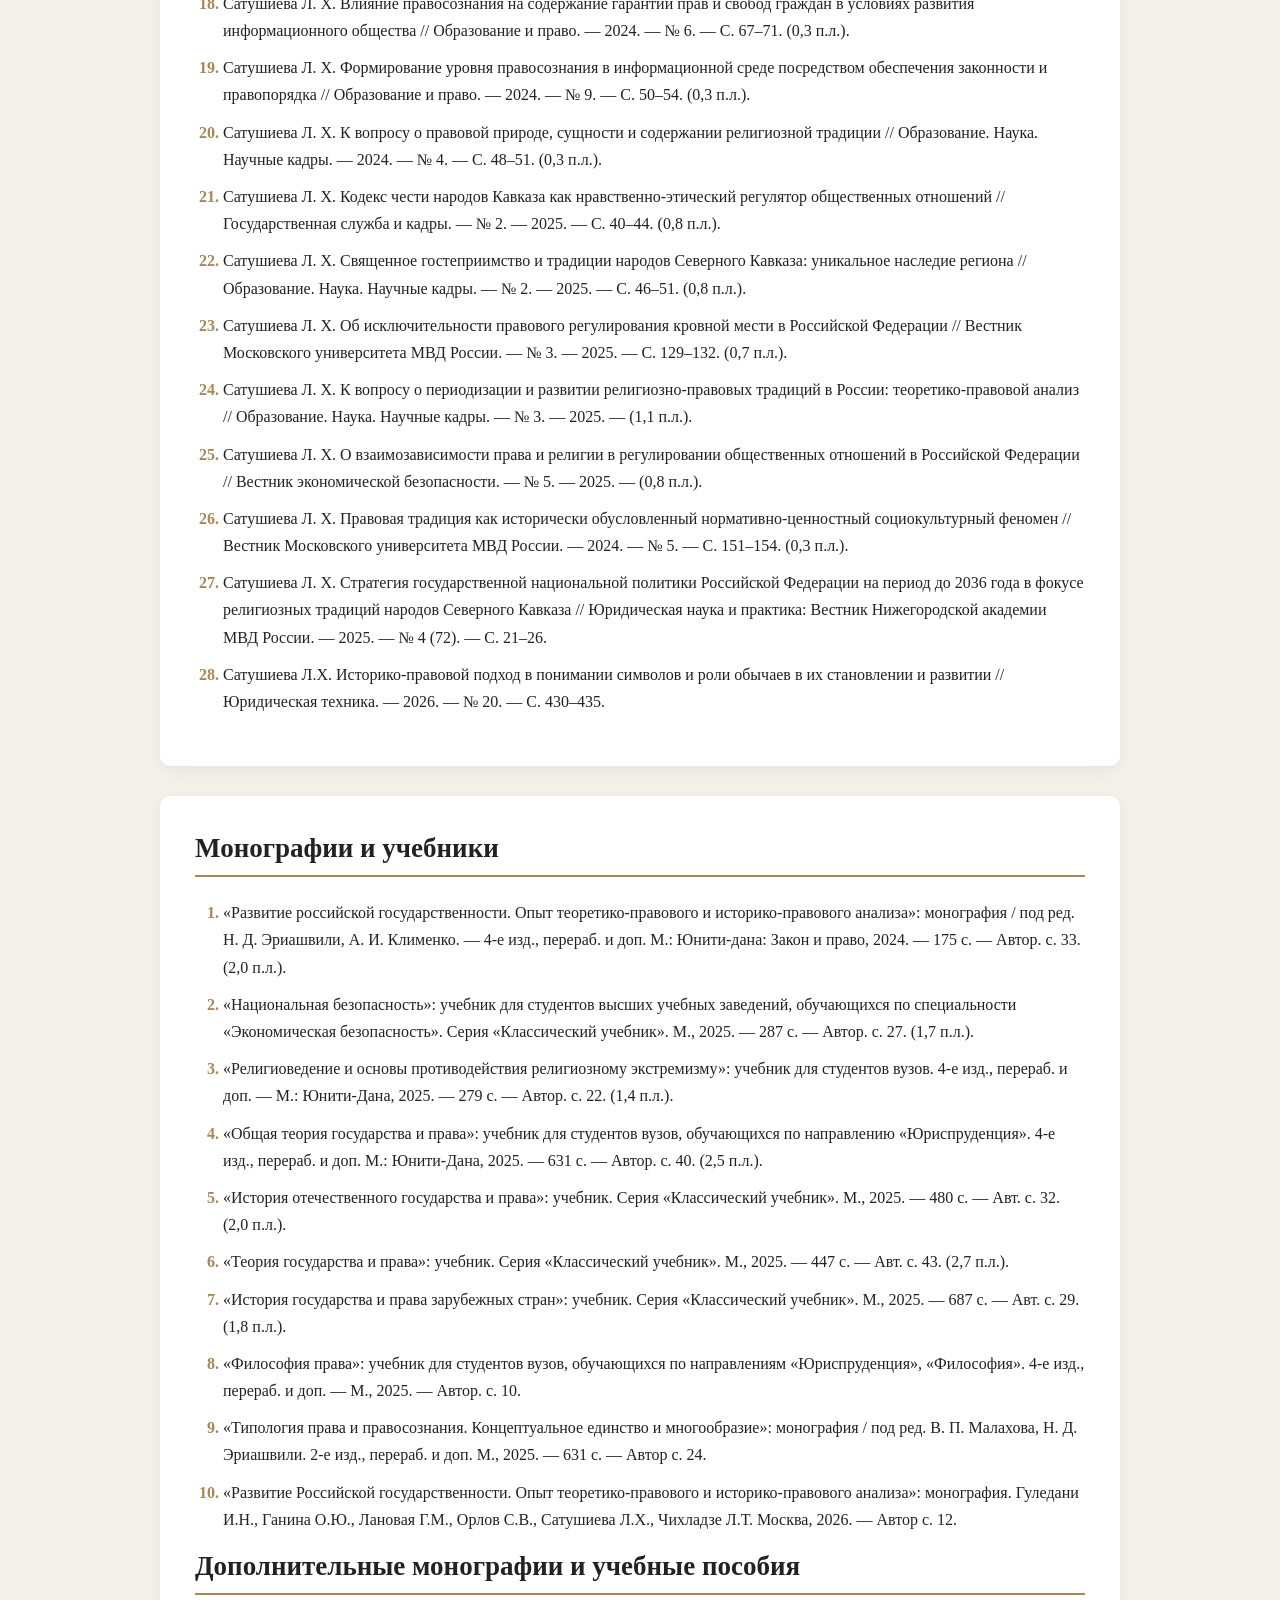
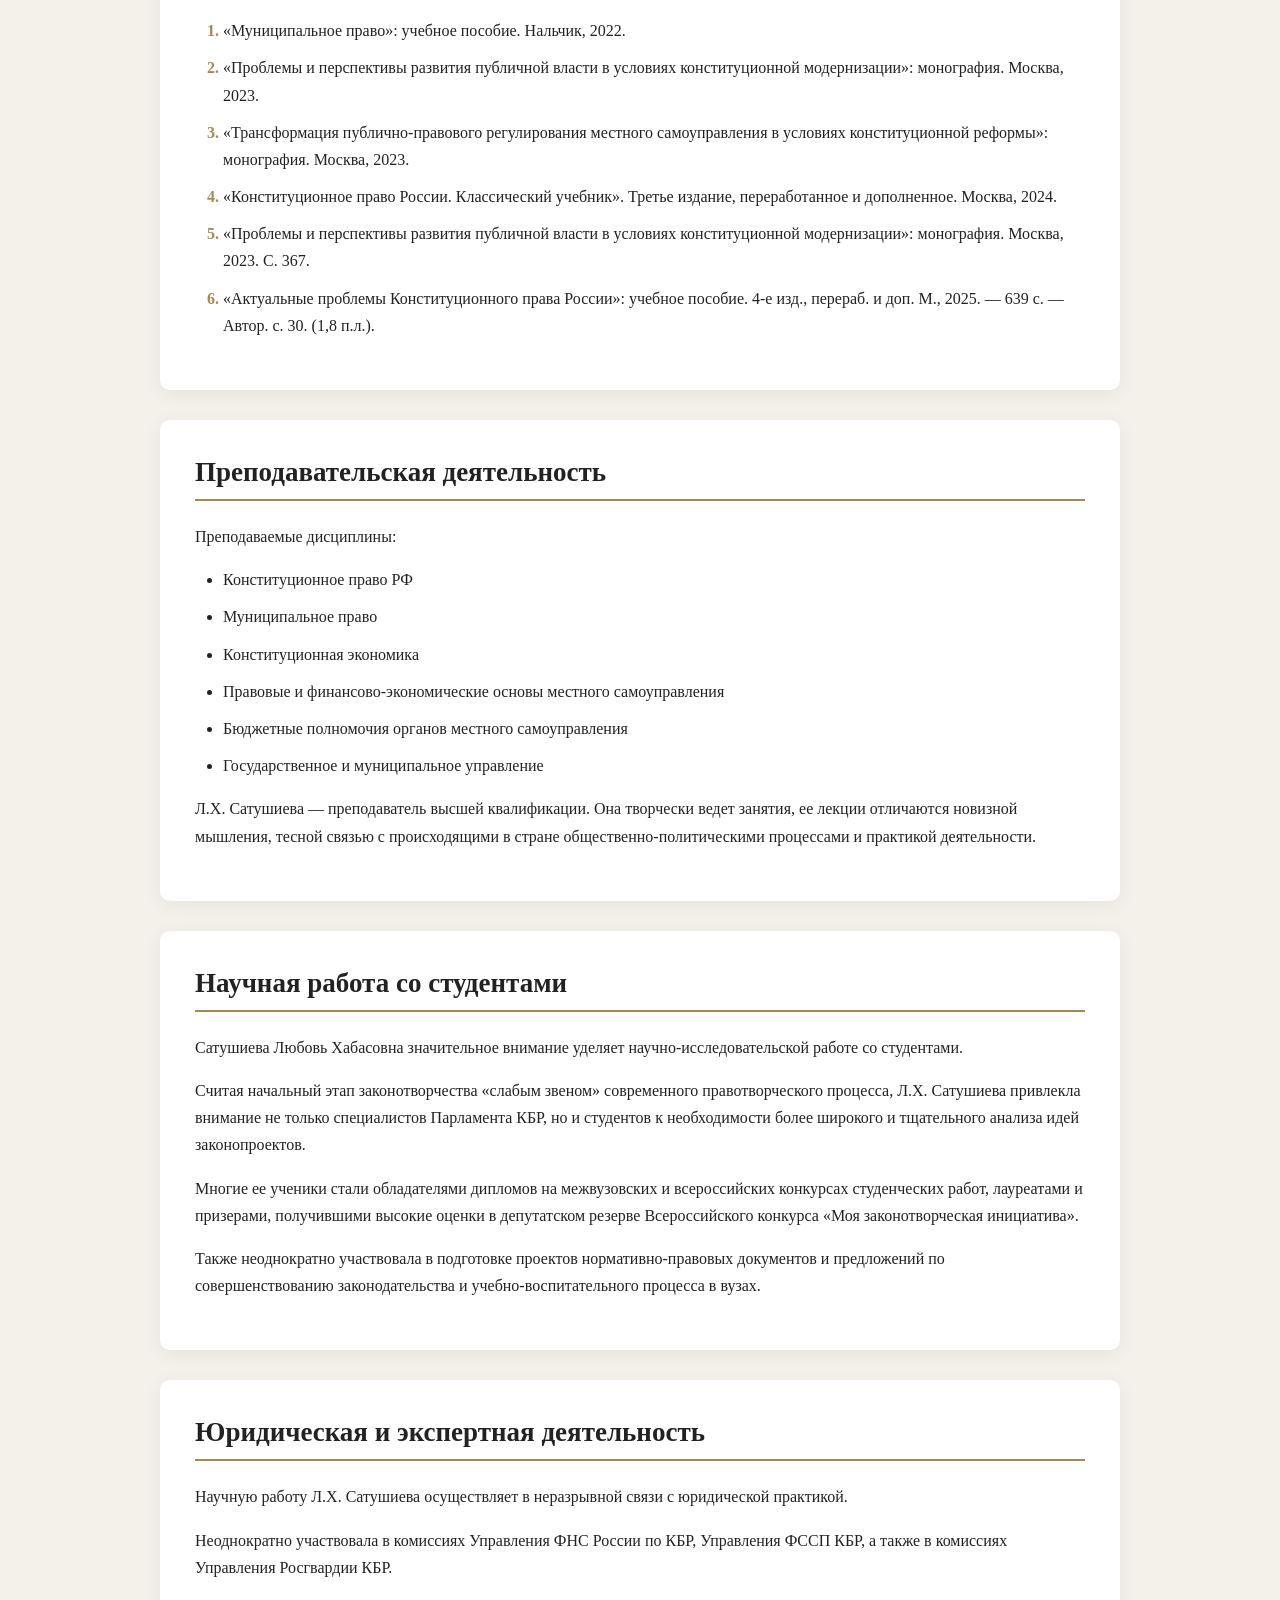
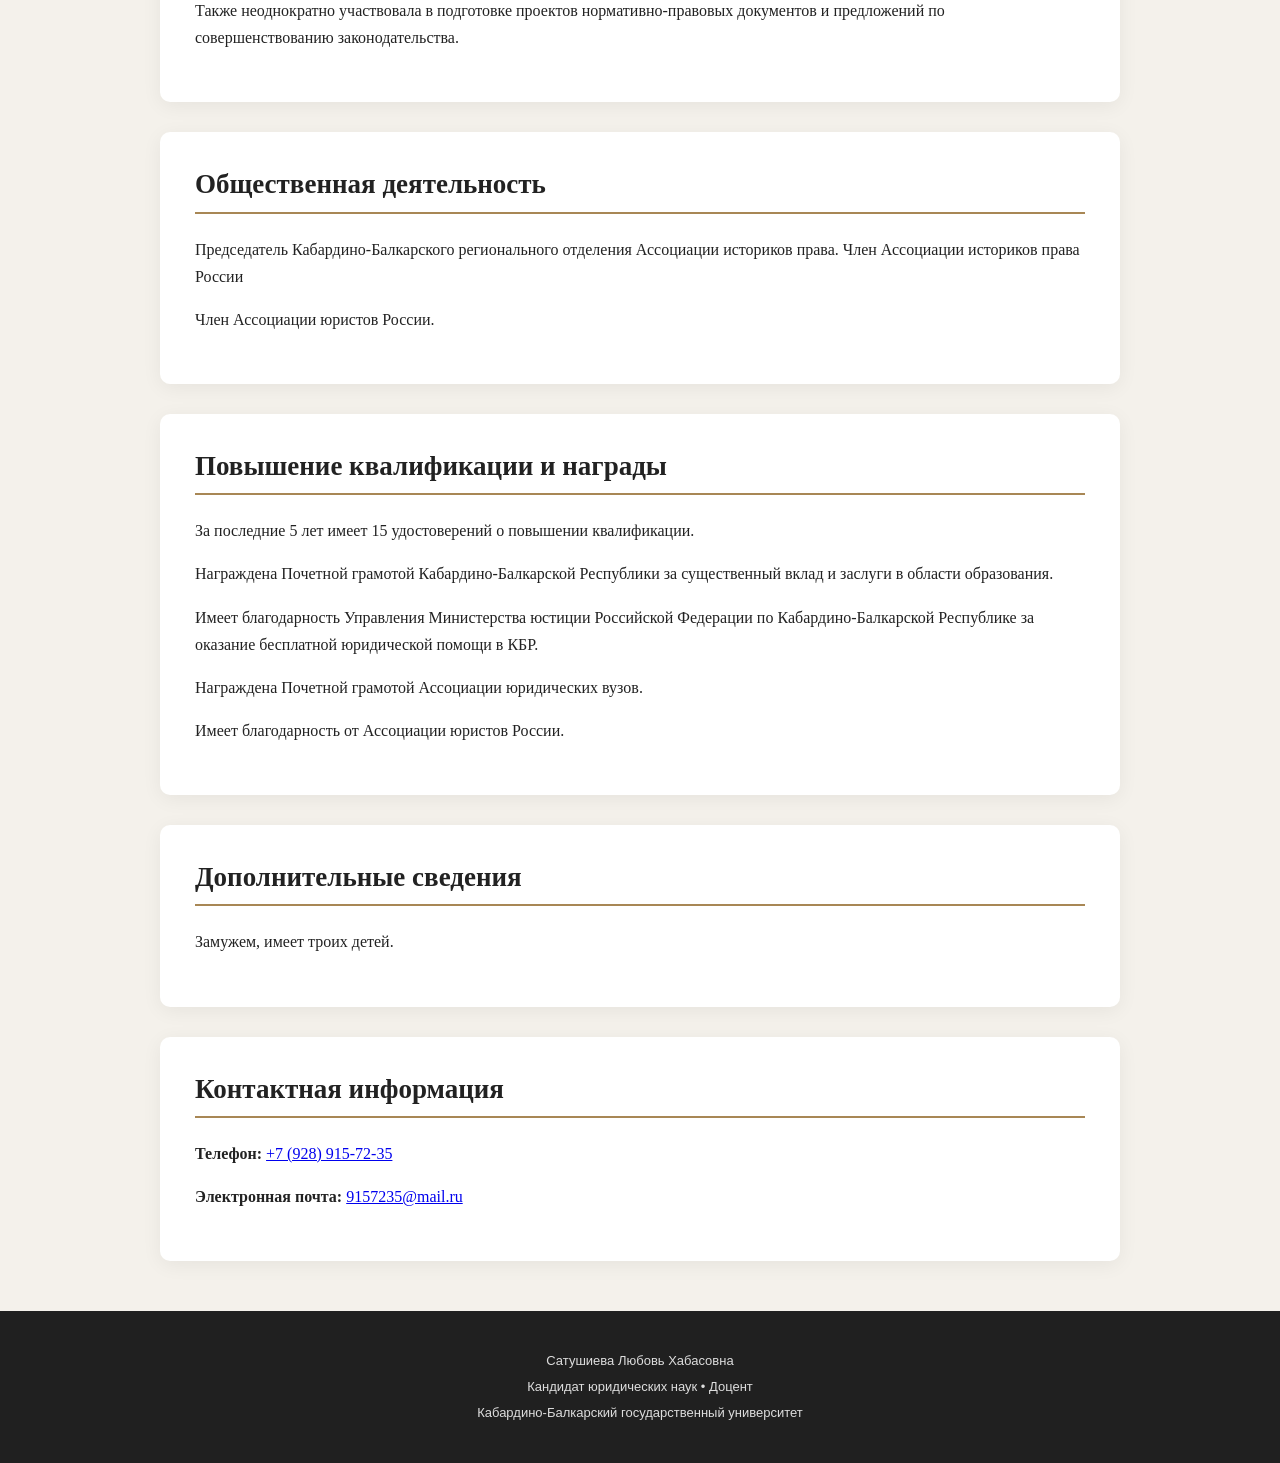
==== commit 75ca4d81: "Update index.html" ====
--- a/index.html
+++ b/index.html
@@ -1,16 +1,16 @@
- <!DOCTYPE html>
+<!DOCTYPE html>
 <html lang="ru">
 
 <head>
-    <meta charset="UTF-8">
-    <meta name="viewport" content="width=device-width, initial-scale=1.0">
-
-    <title>Сатушиева Любовь Хабасовна</title>
-
-    <meta name="description"
-          content="Научная, педагогическая и общественная деятельность Сатушиевой Любови Хабасовны">
-
-    <link rel="stylesheet" href="style.css">
+<meta charset="UTF-8">
+<meta name="viewport" content="width=device-width, initial-scale=1.0">
+
+<title>Сатушиева Любовь Хабасовна — кандидат юридических наук, доцент</title>
+
+<meta name="description"
+content="Сатушиева Любовь Хабасовна — кандидат юридических наук, доцент кафедры Конституционного и административного права Кабардино-Балкарского государственного университета им. Х.М. Бербекова. Научная, педагогическая и общественная деятельность.">
+
+<link rel="stylesheet" href="style.css">
 </head>
 
 <body>
@@ -18,19 +18,20 @@
 <!-- ==================== МЕНЮ ==================== -->
 
 <header>
-    <nav>
-        <a href="#biography">Биография</a>
-        <a href="#position">Профессиональный статус</a>
-        <a href="#education">Образование</a>
-        <a href="#research">Научная деятельность</a>
-        <a href="#publications">Публикации</a>
-        <a href="#books">Монографии и учебники</a>
-        <a href="#teaching">Преподавание</a>
-        <a href="#students">Работа со студентами</a>
-        <a href="#practice">Юридическая практика</a>
-        <a href="#public">Общественная деятельность</a>
-        <a href="#awards">Награды</a>
-    </nav>
+<nav>
+<a href="#biography">Биография</a>
+<a href="#position">Профессиональный статус</a>
+<a href="#education">Образование</a>
+<a href="#research">Научная деятельность</a>
+<a href="#publications">Публикации</a>
+<a href="#books">Монографии и учебники</a>
+<a href="#teaching">Преподавание</a>
+<a href="#students">Работа со студентами</a>
+<a href="#practice">Юридическая практика</a>
+<a href="#public">Общественная деятельность</a>
+<a href="#awards">Награды</a>
+<a href="#contacts">Контакты</a>
+</nav>
 </header>
 
 
@@ -40,39 +41,24 @@
 
 <section class="hero">
 
-    <!--
-    ФОТОГРАФИЯ
-
-    Создай папку images рядом с index.html.
-    Положи туда фотографию и назови её photo.jpg.
-
-    Структура:
-    project/
-    ├── index.html
-    ├── style.css
-    ├── script.js
-    └── images/
-        └── photo.jpg
-    -->
-
-    <img
-        src="images/photo.jpg"
-        alt="Сатушиева Любовь Хабасовна"
-        class="portrait"
-    >
-
-    <h1>Сатушиева Любовь Хабасовна</h1>
-
-    <p>
-        Кандидат юридических наук, доцент
-    </p>
-
-    <p>
-        Доцент кафедры Конституционного и административного права
-        юридического факультета
-        Кабардино-Балкарского государственного университета
-        им. Х.М. Бербекова
-    </p>
+<img
+src="images/photo.jpg"
+alt="Сатушиева Любовь Хабасовна"
+class="portrait"
+>
+
+<h1>Сатушиева Любовь Хабасовна</h1>
+
+<p>
+Кандидат юридических наук, доцент
+</p>
+
+<p>
+Доцент кафедры Конституционного и административного права
+юридического факультета
+Кабардино-Балкарского государственного университета
+им. Х.М. Бербекова
+</p>
 
 </section>
 
@@ -81,65 +67,65 @@
 
 <section id="biography">
 
-    <h2>Биография</h2>
-
-    <p>
-        Сатушиева Любовь Хабасовна родилась 28 января 1977 года
-        в п. Чегем Чегемского района Кабардино-Балкарской Республики.
-    </p>
-
-    <p>
-        После окончания средней школы в 1993 году стала студенткой
-        юридического факультета Кабардино-Балкарского государственного
-        университета.
-    </p>
-
-    <p>
-        Свою трудовую деятельность начала в 1998 году на юридическом
-        факультете ассистентом кафедры теории и истории государства
-        и права.
-    </p>
-
-    <p>
-        В 2001 году окончила очную аспирантуру со сдачей всех
-        кандидатских экзаменов и предоставлением работы.
-    </p>
-
-    <p>
-        В 2003 году защитила кандидатскую диссертацию в
-        Нижегородской академии МВД России по специальности
-        12.00.01 — Теория и история государства и права;
-        история правовых учений.
-    </p>
-
-    <p>
-        В 2004 году — старший преподаватель кафедры теории и истории
-        государства и права.
-    </p>
-
-    <p>
-        В соответствии с приказом от 13.12.2006 года
-        Кабардино-Балкарского государственного университета
-        им. Х.М. Бербекова Сатушиева Л.Х. была переведена
-        на должность доцента кафедры Конституционного
-        и административного права юридического факультета КБГУ.
-    </p>
-
-    <p>
-        В 2012 году в издательстве «Проспект» г. Москва вышла
-        первая монография «Механизм реализации адата
-        на Северо-Западном и Центральном Кавказе:
-        историко-правовой анализ: XV — начало XX в.».
-    </p>
-
-    <p>
-        В ноябре 2024 года Сатушиевой Любови Хабасовне
-        было присвоено учёное звание доцента.
-    </p>
-
-    <p>
-        Общий стаж научно-педагогической работы — 27 лет.
-    </p>
+<h2>Биография</h2>
+
+<p>
+Сатушиева Любовь Хабасовна родилась 28 января 1977 года
+в п. Чегем Чегемского района Кабардино-Балкарской Республики.
+</p>
+
+<p>
+После окончания средней школы в 1993 году стала студенткой
+юридического факультета Кабардино-Балкарского государственного
+университета.
+</p>
+
+<p>
+Свою трудовую деятельность начала в 1998 году на юридическом
+факультете ассистентом кафедры теории и истории государства
+и права.
+</p>
+
+<p>
+В 2001 году окончила очную аспирантуру со сдачей всех
+кандидатских экзаменов и предоставлением работы.
+</p>
+
+<p>
+В 2003 году защитила кандидатскую диссертацию в
+Нижегородской академии МВД России по специальности
+12.00.01 — Теория и история государства и права;
+история правовых учений.
+</p>
+
+<p>
+В 2004 году — старший преподаватель кафедры теории и истории
+государства и права.
+</p>
+
+<p>
+В соответствии с приказом от 13.12.2006 года
+Кабардино-Балкарского государственного университета
+им. Х.М. Бербекова Сатушиева Л.Х. была переведена
+на должность доцента кафедры Конституционного
+и административного права юридического факультета КБГУ.
+</p>
+
+<p>
+В 2012 году в издательстве «Проспект» г. Москва вышла
+первая монография «Механизм реализации адата
+на Северо-Западном и Центральном Кавказе:
+историко-правовой анализ: XV — начало XX в.».
+</p>
+
+<p>
+В ноябре 2024 года Сатушиевой Любови Хабасовне
+было присвоено учёное звание доцента.
+</p>
+
+<p>
+Общий стаж научно-педагогической работы — 27 лет.
+</p>
 
 </section>
 
@@ -148,47 +134,47 @@
 
 <section id="position">
 
-    <h2>Профессиональный статус</h2>
-
-    <p>
-        <strong>Фамилия, имя, отчество:</strong>
-        Сатушиева Любовь Хабасовна.
-    </p>
-
-    <p>
-        <strong>Учёная степень:</strong>
-        кандидат юридических наук.
-    </p>
-
-    <p>
-        <strong>Учёное звание:</strong>
-        доцент.
-    </p>
-
-    <p>
- <strong>Должность:</strong>
-        доцент кафедры Конституционного и административного права
-        юридического факультета Кабардино-Балкарского
-        государственного университета им. Х.М. Бербекова.
-    </p>
-
-    <p>
-        <strong>Стаж научно-педагогической работы:</strong>
-        27 лет.
-    </p>
-
-    <p>
-        <strong>Основные научные направления:</strong>
-        конституционное право, административное право,
-        муниципальное право, теория и история государства и права,
-        правовые и религиозные традиции народов Северного Кавказа.
-    </p>
-
-    <p>
-        <strong>Общественная деятельность:</strong>
-        председатель Кабардино-Балкарского регионального
-        отделения Ассоциации историков права.
-    </p>
+<h2>Профессиональный статус</h2>
+
+<p>
+<strong>Фамилия, имя, отчество:</strong>
+Сатушиева Любовь Хабасовна.
+</p>
+
+<p>
+<strong>Учёная степень:</strong>
+кандидат юридических наук.
+</p>
+
+<p>
+<strong>Учёное звание:</strong>
+доцент.
+</p>
+
+<p>
+<strong>Должность:</strong>
+доцент кафедры Конституционного и административного права
+юридического факультета Кабардино-Балкарского
+государственного университета им. Х.М. Бербекова.
+</p>
+
+<p>
+<strong>Стаж научно-педагогической работы:</strong>
+27 лет.
+</p>
+
+<p>
+<strong>Основные научные направления:</strong>
+конституционное право, административное право,
+муниципальное право, теория и история государства и права,
+правовые и религиозные традиции народов Северного Кавказа.
+</p>
+
+<p>
+<strong>Общественная деятельность:</strong>
+председатель Кабардино-Балкарского регионального
+отделения Ассоциации историков права.
+</p>
 
 </section>
 
@@ -197,53 +183,53 @@
 
 <section id="education">
 
-    <h2>Образование</h2>
-
-    <p>
-        В 1993 году после окончания средней школы поступила
-        на юридический факультет Кабардино-Балкарского
-        государственного университета.
-    </p>
-
-    <p>
-        В 1998 году получила высшее юридическое образование,
-        диплом с отличием.
-    </p>
-
-    <p>
-        В 2009 году получила высшее экономическое образование,
-        диплом с отличием.
-    </p>
-
-    <p>
-        В 1998 году была рекомендована в аспирантуру
-        Кабардино-Балкарского государственного университета
-        и была зачислена в очную аспирантуру.
-    </p>
-
-    <p>
-        В 2001 году окончила очную аспирантуру со сдачей
-        всех кандидатских экзаменов и предоставлением работы.
-    </p>
-
-    <div class="highlight">
-
-        <strong>
-            Кандидатская диссертация:
-        </strong>
-
-        <br><br>
-
-        «Механизм реализации адата на Северо-Западном
-        и Центральном Кавказе: историко-правовой анализ:
-        XV — начало XX в.».
-
-    </div>
-
-    <p>
-        Защита диссертации состоялась в 2003 году
-        в Нижегородской академии МВД России.
-    </p>
+<h2>Образование</h2>
+
+<p>
+В 1993 году после окончания средней школы поступила
+на юридический факультет Кабардино-Балкарского
+государственного университета.
+</p>
+
+<p>
+В 1998 году получила высшее юридическое образование,
+диплом с отличием.
+</p>
+
+<p>
+В 2009 году получила высшее экономическое образование,
+диплом с отличием.
+</p>
+
+<p>
+В 1998 году была рекомендована в аспирантуру
+Кабардино-Балкарского государственного университета
+и была зачислена в очную аспирантуру.
+</p>
+
+<p>
+В 2001 году окончила очную аспирантуру со сдачей
+всех кандидатских экзаменов и предоставлением работы.
+</p>
+
+<div class="highlight">
+
+<strong>
+Кандидатская диссертация:
+</strong>
+
+<br><br>
+
+«Механизм реализации адата на Северо-Западном
+и Центральном Кавказе: историко-правовой анализ:
+XV — начало XX в.».
+
+</div>
+
+<p>
+Защита диссертации состоялась в 2003 году
+в Нижегородской академии МВД России.
+</p>
 
 </section>
 
@@ -252,67 +238,67 @@
 
 <section id="research">
 
-    <h2>Научная деятельность</h2>
-
-    <p>
-        История права и в особенности история обычного права
-        во всем мире изучается как юристами, так и историками.
-        Обычное право на Северном Кавказе в течение многих веков
-        было господствующей правовой системой.
-    </p>
-
-    <p>
-        Ни мусульманское право, ни законодательство Российской империи,
-        советского государства не смогли полностью его ликвидировать.
-        До сих пор исследователи, изучающие современное правовое поле
-        на Северном Кавказе, наблюдают применение местными народами
-        отдельных адатных и мусульманских норм.
-    </p>
-
-    <p>
-        Ценность изучения данного направления заключается в стремлении
-        России к формированию демократического общества, тесно связанном
-        с соблюдением прав человека, одним из которых является учет
-        правовых особенностей, которые до сих пор имеют место
-        в российских регионах.
-    </p>
-
-    <p>
-        Вопрос о возможности утверждения в России правового плюрализма
-        как правовой идеологии вообще и применительно к Северному Кавказу,
-        в частности, стоит достаточно остро.
-    </p>
-
-    <p>
-        Логическим продолжением анализа механизма реализации адата
-        на Северо-Западном и Центральном Кавказе явился интерес
-        к исследованию темы докторской диссертации —
-        религиозно-правовой политики на Северном Кавказе.
-    </p>
-
-    <p>
-        Исследование посвящено изучению истории основных направлений
-        деятельности России в области контроля над религиозно-правовым
-        полем в регионе в период с XVIII века по февраль 1917 года.
-    </p>
-
-    <p>
-        Народы Северного Кавказа сформировали самобытную
-        религиозно-правовую традицию, которая приобрела
-        нравственно-ценностный, межпоколенческий характер
-        в качестве регулятора правоотношений.
-    </p>
-
-    <p>
-        Религиозно-правовая традиция народов Северного Кавказа
-        гармонично сочетала религиозные установки,
- духовно-нравственные ценности и нормативные регуляторы.
-    </p>
-
-    <p>
-        По данным РИНЦ, по состоянию на 1 марта 2026 года
-        размещено 127 публикаций.
-    </p>
+<h2>Научная деятельность</h2>
+
+<p>
+История права и в особенности история обычного права
+во всем мире изучается как юристами, так и историками.
+Обычное право на Северном Кавказе в течение многих веков
+было господствующей правовой системой.
+</p>
+
+<p>
+Ни мусульманское право, ни законодательство Российской империи,
+советского государства не смогли полностью его ликвидировать.
+До сих пор исследователи, изучающие современное правовое поле
+на Северном Кавказе, наблюдают применение местными народами
+отдельных адатных и мусульманских норм.
+</p>
+
+<p>
+Ценность изучения данного направления заключается в стремлении
+России к формированию демократического общества, тесно связанном
+с соблюдением прав человека, одним из которых является учет
+правовых особенностей, которые до сих пор имеют место
+в российских регионах.
+</p>
+
+<p>
+Вопрос о возможности утверждения в России правового плюрализма
+как правовой идеологии вообще и применительно к Северному Кавказу,
+в частности, стоит достаточно остро.
+</p>
+
+<p>
+Логическим продолжением анализа механизма реализации адата
+на Северо-Западном и Центральном Кавказе явился интерес
+к исследованию темы докторской диссертации —
+религиозно-правовой политики на Северном Кавказе.
+</p>
+
+<p>
+Исследование посвящено изучению истории основных направлений
+деятельности России в области контроля над религиозно-правовым
+полем в регионе в период с XVIII века по февраль 1917 года.
+</p>
+
+<p>
+Народы Северного Кавказа сформировали самобытную
+религиозно-правовую традицию, которая приобрела
+нравственно-ценностный, межпоколенческий характер
+в качестве регулятора правоотношений.
+</p>
+
+<p>
+Религиозно-правовая традиция народов Северного Кавказа
+гармонично сочетала религиозные установки,
+духовно-нравственные ценности и нормативные регуляторы.
+</p>
+
+<p>
+По данным РИНЦ, по состоянию на 1 марта 2026 года
+размещено 127 публикаций.
+</p>
 
 </section>
 
@@ -321,228 +307,228 @@
 
 <section id="publications">
 
-    <h2>Научные публикации</h2>
-
-    <p>
-        По теме диссертационного исследования Сатушиева Л.Х.
-        имеет публикации в российских рецензируемых научных журналах,
-        рекомендованных Высшей аттестационной комиссией
-        при Министерстве науки и высшего образования
-        Российской Федерации.
-    </p>
-
-    <ol>
-
-        <li>
-            Сатушиева Л. Х. Механизм взаимодействия российского
-            законодательства, мусульманского и обычного права
-            на Северном Кавказе // Юридическая наука и практика:
-            Вестник Нижегородской академии МВД России. —
-            2010. — № 1 (14). — С. 57–60. (0,2 п.л.).
-        </li>
-
-        <li>
-            Сатушиева Л. Х. Правовой статус мусульман
-            на Северном Кавказе в ХIХ веке //
-            Европейский журнал социальных наук. —
-            2011. — № 10. — С. 381–391. (1,25 п.л.).
-        </li>
-
-        <li>
-            Сатушиева Л. Х. Проблема соотношения религиозного
-            и национального в политике Российской империи
-            на Северном Кавказе в ХVIII — начале ХХ в. //
-            Юридическая наука и практика: Вестник Нижегородской
-            академии МВД России. — 2011. — № 1 (14). —
-            С. 62–68. (0,5 п.л.).
-        </li>
-
-        <li>
-            Сатушиева Л. Х. Формирование правового режима включения
-            мусульман в состав Российской империи
-            (по нормативным актам ХVIII в.) //
-            История государства и права. — 2012. — № 2. —
-            С. 8–16. (1,1 п.л.).
-        </li>
-
-        <li>
-            Сатушиева Л. Х. Правовые основы российской политики
-            на Северном Кавказе в первой половине ХIХ века //
-            Юридическая наука и практика: Вестник Нижегородской
-            академии МВД России. — 2012. — № 1. —
-            С. 87–92. (0,7 п.л.).
-        </li>
-
-        <li>
-            Сатушиева Л. Х. Гражданское общество на Кавказе
-            во второй половине ХIХ — начале ХХ вв.: правовая реальность //
-            Известия Кабардино-Балкарского государственного университета.
-            — Нальчик. — 2013. — Т. 3. — № 4. —
-            С. 84–90. (0,8 п.л.).
-        </li>
-
-        <li>
-            Сатушиева Л. Х. Формирование правового режима
-            для регулирования статуса мусульман в Российской империи
-            в начале ХХ века // Общество и право.
-            Краснодарский университет МВД РФ. —
-            2013. — № 1 (43). — С. 39–43. (0,3 п.л.).
-        </li>
-
-        <li>
-            Сатушиева Л. Х. Статус национальных культур народов
-            Северного Кавказа в конце ХVIII — первой половине ХIХ вв. //
-            История государства и права. — 2014. —
-            № 16. — С. 16–21. (0,5 п.л.).
-        </li>
-
-        <li>
-            Сатушиева Л. Х. Российское право как инструмент регулирования
-            религиозно-национальных проблем на Северном Кавказе
-            (ХVIII — начало ХХ в.) // Вестник российской нации. —
-            2015. — № 6. — С. 42–55. (1,3 п.л.).
-        </li>
-
-        <li>
-            Сатушиева Л. Х. Христианский вопрос в российской политике
-            на Кавказе во второй половине ХIХ — начале ХХ вв. //
-            Известия Кабардино-Балкарского университета. —
-            2015. — Т. 5. — № 4. — С. 125–127. (0,2 п.л.).
-        </li>
-
-        <li>
-            Сатушиева Л. Х. Мусульманский вопрос в российской политике
-            на Северном Кавказе (вторая половина ХIХ — начала ХХ вв.) //
-            Исламоведение. — 2016. — № 1 (27). —
-            С. 51–58. (0,8 п.л.).
-        </li>
-
-        <li>
-            Сатушиева Л. Х. Право и государство в контексте гражданского
-            общества на Кавказе во второй половине ХIХ — начале ХХ вв. //
-            Право и государство: теория и практика. —
-            2016. — № 1 (133). — С. 36–39. (0,2 п.л.).
- </li>
-
-        <li>
-            Сатушиева Л. Х. Правовой аспект необходимости развития
-            гражданского общества на Кавказе во второй половине ХIХ —
-            начале ХХ вв. // Вопросы экономики и права. —
-            2017. — № 111. — С. 7–11. (0,3 п.л.).
-        </li>
-
-        <li>
-            Сатушиева Л. Х. Формирование регулятивных систем
-            Российского государства в религиозной сфере
-            на Северном Кавказе (первая половина ХIХ в.) //
-            Юридические исследования. — 2018. —
-            № 9. — С. 56–64. (1,2 п.л.).
-        </li>
-
-        <li>
-            Сатушиева Л. Х. Процесс правового оформления статуса
-            мусульман в Российской империи в первой половине ХIХ в.
-            и его особенности на Кавказе // Юридическая наука. —
-            2018. — № 9. — С. 89–95. (0,7 п.л.).
-        </li>
-
-        <li>
-            Сатушиева Л. Х. Основные направления государственной
-            политики Российской империи // Юридическая наука и практика:
-            Вестник Нижегородской академии МВД России. —
-            2019. — № 4 (48). — С. 93–97. (0,3 п.л.).
-        </li>
-
-        <li>
-            Сатушиева Л. Х. Правовая культура народов Северного Кавказа
-            и принципы Российского законодательства в 1990-е годы:
-            причины всплеска традиционных примирительных процедур //
-            Юридическая техника. — 2020. — № 14. —
-            С. 291–297. (0,8 п.л.).
-        </li>
-
-        <li>
-            Сатушиева Л. Х. Влияние правосознания на содержание
-            гарантии прав и свобод граждан в условиях развития
-            информационного общества // Образование и право. —
-            2024. — № 6. — С. 67–71. (0,3 п.л.).
-        </li>
-
-        <li>
-            Сатушиева Л. Х. Формирование уровня правосознания
-            в информационной среде посредством обеспечения законности
-            и правопорядка // Образование и право. —
-            2024. — № 9. — С. 50–54. (0,3 п.л.).
-        </li>
-
-        <li>
-            Сатушиева Л. Х. К вопросу о правовой природе, сущности
-            и содержании религиозной традиции //
-            Образование. Наука. Научные кадры. —
-            2024. — № 4. — С. 48–51. (0,3 п.л.).
-        </li>
-
-        <li>
-            Сатушиева Л. Х. Кодекс чести народов Кавказа
-            как нравственно-этический регулятор общественных отношений //
-            Государственная служба и кадры. — № 2. —
-            2025. — С. 40–44. (0,8 п.л.).
-        </li>
-
-        <li>
-            Сатушиева Л. Х. Священное гостеприимство и традиции
-            народов Северного Кавказа: уникальное наследие региона //
-            Образование. Наука. Научные кадры. — № 2. —
-            2025. — С. 46–51. (0,8 п.л.).
-        </li>
-
-        <li>
-            Сатушиева Л. Х. Об исключительности правового регулирования
-            кровной мести в Российской Федерации //
-            Вестник Московского университета МВД России. —
-            № 3. — 2025. — С. 129–132. (0,7 п.л.).
-        </li>
-
-        <li>
-            Сатушиева Л. Х. К вопросу о периодизации и развитии
-            религиозно-правовых традиций в России:
-            теоретико-правовой анализ //
-            Образование. Наука. Научные кадры. —
-            № 3. — 2025. — (1,1 п.л.).
-        </li>
-
-        <li>
-            Сатушиева Л. Х. О взаимозависимости права и религии
-            в регулировании общественных отношений
-            в Российской Федерации //
-            Вестник экономической безопасности. —
-            № 5. — 2025. — (0,8 п.л.).
-        </li>
-
-        <li>
-            Сатушиева Л. Х. Правовая традиция как исторически
-            обусловленный нормативно-ценностный социокультурный феномен //
-            Вестник Московского университета МВД России. —
-            2024. — № 5. — С. 151–154. (0,3 п.л.).
-        </li>
-
-        <li>
-            Сатушиева Л. Х. Стратегия государственной национальной
-            политики Российской Федерации на период до 2036 года
-            в фокусе религиозных традиций народов Северного Кавказа //
- Юридическая наука и практика: Вестник Нижегородской
-            академии МВД России. — 2025. — № 4 (72). —
-            С. 21–26.
-        </li>
-
-        <li>
-            Сатушиева Л.Х. Историко-правовой подход в понимании
-            символов и роли обычаев в их становлении и развитии //
-            Юридическая техника. — 2026. — № 20. —
-            С. 430–435.
-        </li>
-
-    </ol>
+<h2>Научные публикации</h2>
+
+<p>
+По теме диссертационного исследования Сатушиева Л.Х.
+имеет публикации в российских рецензируемых научных журналах,
+рекомендованных Высшей аттестационной комиссией
+при Министерстве науки и высшего образования
+Российской Федерации.
+</p>
+
+<ol>
+
+<li>
+Сатушиева Л. Х. Механизм взаимодействия российского
+законодательства, мусульманского и обычного права
+на Северном Кавказе // Юридическая наука и практика:
+Вестник Нижегородской академии МВД России. —
+2010. — № 1 (14). — С. 57–60. (0,2 п.л.).
+</li>
+
+<li>
+Сатушиева Л. Х. Правовой статус мусульман
+на Северном Кавказе в ХIХ веке //
+Европейский журнал социальных наук. —
+2011. — № 10. — С. 381–391. (1,25 п.л.).
+</li>
+
+<li>
+Сатушиева Л. Х. Проблема соотношения религиозного
+и национального в политике Российской империи
+на Северном Кавказе в ХVIII — начале ХХ в. //
+Юридическая наука и практика: Вестник Нижегородской
+академии МВД России. — 2011. — № 1 (14). —
+С. 62–68. (0,5 п.л.).
+</li>
+
+<li>
+Сатушиева Л. Х. Формирование правового режима включения
+мусульман в состав Российской империи
+(по нормативным актам ХVIII в.) //
+История государства и права. — 2012. — № 2. —
+С. 8–16. (1,1 п.л.).
+</li>
+
+<li>
+Сатушиева Л. Х. Правовые основы российской политики
+на Северном Кавказе в первой половине ХIХ века //
+Юридическая наука и практика: Вестник Нижегородской
+академии МВД России. — 2012. — № 1. —
+С. 87–92. (0,7 п.л.).
+</li>
+
+<li>
+Сатушиева Л. Х. Гражданское общество на Кавказе
+во второй половине ХIХ — начале ХХ вв.: правовая реальность //
+Известия Кабардино-Балкарского государственного университета.
+— Нальчик. — 2013. — Т. 3. — № 4. —
+С. 84–90. (0,8 п.л.).
+</li>
+
+<li>
+Сатушиева Л. Х. Формирование правового режима
+для регулирования статуса мусульман в Российской империи
+в начале ХХ века // Общество и право.
+Краснодарский университет МВД РФ. —
+2013. — № 1 (43). — С. 39–43. (0,3 п.л.).
+</li>
+
+<li>
+Сатушиева Л. Х. Статус национальных культур народов
+Северного Кавказа в конце ХVIII — первой половине ХIХ вв. //
+История государства и права. — 2014. —
+№ 16. — С. 16–21. (0,5 п.л.).
+</li>
+
+<li>
+Сатушиева Л. Х. Российское право как инструмент регулирования
+религиозно-национальных проблем на Северном Кавказе
+(ХVIII — начало ХХ в.) // Вестник российской нации. —
+2015. — № 6. — С. 42–55. (1,3 п.л.).
+</li>
+
+<li>
+Сатушиева Л. Х. Христианский вопрос в российской политике
+на Кавказе во второй половине ХIХ — начале ХХ вв. //
+Известия Кабардино-Балкарского университета. —
+2015. — Т. 5. — № 4. — С. 125–127. (0,2 п.л.).
+</li>
+
+<li>
+Сатушиева Л. Х. Мусульманский вопрос в российской политике
+на Северном Кавказе (вторая половина ХIХ — начала ХХ вв.) //
+Исламоведение. — 2016. — № 1 (27). —
+С. 51–58. (0,8 п.л.).
+</li>
+
+<li>
+Сатушиева Л. Х. Право и государство в контексте гражданского
+общества на Кавказе во второй половине ХIХ — начале ХХ вв. //
+Право и государство: теория и практика. —
+2016. — № 1 (133). — С. 36–39. (0,2 п.л.).
+</li>
+
+<li>
+Сатушиева Л. Х. Правовой аспект необходимости развития
+гражданского общества на Кавказе во второй половине ХIХ —
+начале ХХ вв. // Вопросы экономики и права. —
+2017. — № 111. — С. 7–11. (0,3 п.л.).
+</li>
+
+<li>
+Сатушиева Л. Х. Формирование регулятивных систем
+Российского государства в религиозной сфере
+на Северном Кавказе (первая половина ХIХ в.) //
+Юридические исследования. — 2018. —
+№ 9. — С. 56–64. (1,2 п.л.).
+</li>
+
+<li>
+Сатушиева Л. Х. Процесс правового оформления статуса
+мусульман в Российской империи в первой половине ХIХ в.
+и его особенности на Кавказе // Юридическая наука. —
+2018. — № 9. — С. 89–95. (0,7 п.л.).
+</li>
+
+<li>
+Сатушиева Л. Х. Основные направления государственной
+политики Российской империи // Юридическая наука и практика:
+Вестник Нижегородской академии МВД России. —
+2019. — № 4 (48). — С. 93–97. (0,3 п.л.).
+</li>
+
+<li>
+Сатушиева Л. Х. Правовая культура народов Северного Кавказа
+и принципы Российского законодательства в 1990-е годы:
+причины всплеска традиционных примирительных процедур //
+Юридическая техника. — 2020. — № 14. —
+С. 291–297. (0,8 п.л.).
+</li>
+
+<li>
+Сатушиева Л. Х. Влияние правосознания на содержание
+гарантии прав и свобод граждан в условиях развития
+информационного общества // Образование и право. —
+2024. — № 6. — С. 67–71. (0,3 п.л.).
+</li>
+
+<li>
+Сатушиева Л. Х. Формирование уровня правосознания
+в информационной среде посредством обеспечения законности
+и правопорядка // Образование и право. —
+2024. — № 9. — С. 50–54. (0,3 п.л.).
+</li>
+
+<li>
+Сатушиева Л. Х. К вопросу о правовой природе, сущности
+и содержании религиозной традиции //
+Образование. Наука. Научные кадры. —
+2024. — № 4. — С. 48–51. (0,3 п.л.).
+</li>
+
+<li>
+Сатушиева Л. Х. Кодекс чести народов Кавказа
+как нравственно-этический регулятор общественных отношений //
+Государственная служба и кадры. — № 2. —
+2025. — С. 40–44. (0,8 п.л.).
+</li>
+
+<li>
+Сатушиева Л. Х. Священное гостеприимство и традиции
+народов Северного Кавказа: уникальное наследие региона //
+Образование. Наука. Научные кадры. — № 2. —
+2025. — С. 46–51. (0,8 п.л.).
+</li>
+
+<li>
+Сатушиева Л. Х. Об исключительности правового регулирования
+кровной мести в Российской Федерации //
+Вестник Московского университета МВД России. —
+№ 3. — 2025. — С. 129–132. (0,7 п.л.).
+</li>
+
+<li>
+Сатушиева Л. Х. К вопросу о периодизации и развитии
+религиозно-правовых традиций в России:
+теоретико-правовой анализ //
+Образование. Наука. Научные кадры. —
+№ 3. — 2025. — (1,1 п.л.).
+</li>
+
+<li>
+Сатушиева Л. Х. О взаимозависимости права и религии
+в регулировании общественных отношений
+в Российской Федерации //
+Вестник экономической безопасности. —
+№ 5. — 2025. — (0,8 п.л.).
+</li>
+
+<li>
+Сатушиева Л. Х. Правовая традиция как исторически
+обусловленный нормативно-ценностный социокультурный феномен //
+Вестник Московского университета МВД России. —
+2024. — № 5. — С. 151–154. (0,3 п.л.).
+</li>
+
+<li>
+Сатушиева Л. Х. Стратегия государственной национальной
+политики Российской Федерации на период до 2036 года
+в фокусе религиозных традиций народов Северного Кавказа //
+Юридическая наука и практика: Вестник Нижегородской
+академии МВД России. — 2025. — № 4 (72). —
+С. 21–26.
+</li>
+
+<li>
+Сатушиева Л.Х. Историко-правовой подход в понимании
+символов и роли обычаев в их становлении и развитии //
+Юридическая техника. — 2026. — № 20. —
+С. 430–435.
+</li>
+
+</ol>
 
 </section>
 
@@ -551,125 +537,125 @@
 
 <section id="books">
 
-    <h2>Монографии и учебники</h2>
-
-    <ol>
-
-        <li>
-            «Развитие российской государственности. Опыт
-            теоретико-правового и историко-правового анализа»:
-            монография / под ред. Н. Д. Эриашвили,
-            А. И. Клименко. — 4-е изд., перераб. и доп.
-            М.: Юнити-дана: Закон и право, 2024.
-            — 175 с. — Автор. с. 33. (2,0 п.л.).
-        </li>
-
-        <li>
-            «Национальная безопасность»: учебник для студентов
-            высших учебных заведений, обучающихся по специальности
-            «Экономическая безопасность». Серия «Классический учебник».
-            М., 2025. — 287 с. — Автор. с. 27. (1,7 п.л.).
-        </li>
-
-        <li>
-            «Религиоведение и основы противодействия религиозному
-            экстремизму»: учебник для студентов вузов.
-            4-е изд., перераб. и доп. — М.: Юнити-Дана, 2025.
-            — 279 с. — Автор. с. 22. (1,4 п.л.).
-        </li>
-
-        <li>
-            «Общая теория государства и права»: учебник
-            для студентов вузов, обучающихся по направлению
-            «Юриспруденция». 4-е изд., перераб. и доп.
-            М.: Юнити-Дана, 2025. — 631 с.
-            — Автор. с. 40. (2,5 п.л.).
-        </li>
-
-        <li>
-            «История отечественного государства и права»: учебник.
-            Серия «Классический учебник». М., 2025.
-            — 480 с. — Авт. с. 32. (2,0 п.л.).
-        </li>
-
-        <li>
-            «Теория государства и права»: учебник.
-            Серия «Классический учебник». М., 2025.
-            — 447 с. — Авт. с. 43. (2,7 п.л.).
-        </li>
-
-        <li>
-            «История государства и права зарубежных стран»: учебник.
-            Серия «Классический учебник». М., 2025.
-            — 687 с. — Авт. с. 29. (1,8 п.л.).
-        </li>
-
-        <li>
-            «Философия права»: учебник для студентов вузов,
-            обучающихся по направлениям «Юриспруденция», «Философия».
-            4-е изд., перераб. и доп. — М., 2025.
-            — Автор. с. 10.
-        </li>
-
-        <li>
-            «Типология права и правосознания. Концептуальное
-            единство и многообразие»: монография / под ред.
-            В. П. Малахова, Н. Д. Эриашвили.
-            2-е изд., перераб. и доп. М., 2025.
-            — 631 с. — Автор с. 24.
-        </li>
-
-        <li>
-            «Развитие Российской государственности. Опыт
-            теоретико-правового и историко-правового анализа»:
-            монография. Гуледани И.Н., Ганина О.Ю., Лановая Г.М.,
-            Орлов С.В., Сатушиева Л.Х., Чихладзе Л.Т.
-            Москва, 2026. — Автор с. 12.
-        </li>
-
-    </ol>
-
-
-    <h2>Дополнительные монографии и учебные пособия</h2>
-
-    <ol>
-
-        <li>
-            «Муниципальное право»: учебное пособие.
-            Нальчик, 2022.
-        </li>
-
-        <li>
-            «Проблемы и перспективы развития публичной власти
-            в условиях конституционной модернизации»:
-            монография. Москва, 2023.
-        </li>
-
-        <li>
-            «Трансформация публично-правового регулирования
-            местного самоуправления в условиях конституционной
-            реформы»: монография. Москва, 2023.
-        </li>
-
-        <li>
-            «Конституционное право России. Классический учебник».
-            Третье издание, переработанное и дополненное.
-            Москва, 2024.
-        </li>
-
-        <li>
-            «Проблемы и перспективы развития публичной власти
-            в условиях конституционной модернизации»:
-            монография. Москва, 2023. С. 367.
-        </li>
-
-        <li>
- «Актуальные проблемы Конституционного права России»:
-            учебное пособие. 4-е изд., перераб. и доп.
-            М., 2025. — 639 с. — Автор. с. 30. (1,8 п.л.).
-        </li>
-
-    </ol>
+<h2>Монографии и учебники</h2>
+
+<ol>
+
+<li>
+«Развитие российской государственности. Опыт
+теоретико-правового и историко-правового анализа»:
+монография / под ред. Н. Д. Эриашвили,
+А. И. Клименко. — 4-е изд., перераб. и доп.
+М.: Юнити-дана: Закон и право, 2024.
+— 175 с. — Автор. с. 33. (2,0 п.л.).
+</li>
+
+<li>
+«Национальная безопасность»: учебник для студентов
+высших учебных заведений, обучающихся по специальности
+«Экономическая безопасность». Серия «Классический учебник».
+М., 2025. — 287 с. — Автор. с. 27. (1,7 п.л.).
+</li>
+
+<li>
+«Религиоведение и основы противодействия религиозному
+экстремизму»: учебник для студентов вузов.
+4-е изд., перераб. и доп. — М.: Юнити-Дана, 2025.
+— 279 с. — Автор. с. 22. (1,4 п.л.).
+</li>
+
+<li>
+«Общая теория государства и права»: учебник
+для студентов вузов, обучающихся по направлению
+«Юриспруденция». 4-е изд., перераб. и доп.
+М.: Юнити-Дана, 2025. — 631 с.
+— Автор. с. 40. (2,5 п.л.).
+</li>
+
+<li>
+«История отечественного государства и права»: учебник.
+Серия «Классический учебник». М., 2025.
+— 480 с. — Авт. с. 32. (2,0 п.л.).
+</li>
+
+<li>
+«Теория государства и права»: учебник.
+Серия «Классический учебник». М., 2025.
+— 447 с. — Авт. с. 43. (2,7 п.л.).
+</li>
+
+<li>
+«История государства и права зарубежных стран»: учебник.
+Серия «Классический учебник». М., 2025.
+— 687 с. — Авт. с. 29. (1,8 п.л.).
+</li>
+
+<li>
+«Философия права»: учебник для студентов вузов,
+обучающихся по направлениям «Юриспруденция», «Философия».
+4-е изд., перераб. и доп. — М., 2025.
+— Автор. с. 10.
+</li>
+
+<li>
+«Типология права и правосознания. Концептуальное
+единство и многообразие»: монография / под ред.
+В. П. Малахова, Н. Д. Эриашвили.
+2-е изд., перераб. и доп. М., 2025.
+— 631 с. — Автор с. 24.
+</li>
+
+<li>
+«Развитие Российской государственности. Опыт
+теоретико-правового и историко-правового анализа»:
+монография. Гуледани И.Н., Ганина О.Ю., Лановая Г.М.,
+Орлов С.В., Сатушиева Л.Х., Чихладзе Л.Т.
+Москва, 2026. — Автор с. 12.
+</li>
+
+</ol>
+
+
+<h2>Дополнительные монографии и учебные пособия</h2>
+
+<ol>
+
+<li>
+«Муниципальное право»: учебное пособие.
+Нальчик, 2022.
+</li>
+
+<li>
+«Проблемы и перспективы развития публичной власти
+в условиях конституционной модернизации»:
+монография. Москва, 2023.
+</li>
+
+<li>
+«Трансформация публично-правового регулирования
+местного самоуправления в условиях конституционной
+реформы»: монография. Москва, 2023.
+</li>
+
+<li>
+«Конституционное право России. Классический учебник».
+Третье издание, переработанное и дополненное.
+Москва, 2024.
+</li>
+
+<li>
+«Проблемы и перспективы развития публичной власти
+в условиях конституционной модернизации»:
+монография. Москва, 2023. С. 367.
+</li>
+
+<li>
+«Актуальные проблемы Конституционного права России»:
+учебное пособие. 4-е изд., перераб. и доп.
+М., 2025. — 639 с. — Автор. с. 30. (1,8 п.л.).
+</li>
+
+</ol>
 
 </section>
 
@@ -678,35 +664,35 @@
 
 <section id="teaching">
 
-    <h2>Преподавательская деятельность</h2>
-
-    <p>
-        Преподаваемые дисциплины:
-    </p>
-
-    <ul>
-        <li>Конституционное право РФ</li>
-        <li>Муниципальное право</li>
-        <li>Конституционная экономика</li>
-        <li>
-            Правовые и финансово-экономические основы
-            местного самоуправления
-        </li>
-        <li>
-            Бюджетные полномочия органов местного самоуправления
-        </li>
-        <li>
-            Государственное и муниципальное управление
-        </li>
-    </ul>
-
-    <p>
-        Л.Х. Сатушиева — преподаватель высшей квалификации.
-        Она творчески ведет занятия, ее лекции отличаются
-        новизной мышления, тесной связью с происходящими
-        в стране общественно-политическими процессами
-        и практикой деятельности.
-    </p>
+<h2>Преподавательская деятельность</h2>
+
+<p>
+Преподаваемые дисциплины:
+</p>
+
+<ul>
+<li>Конституционное право РФ</li>
+<li>Муниципальное право</li>
+<li>Конституционная экономика</li>
+<li>
+Правовые и финансово-экономические основы
+местного самоуправления
+</li>
+<li>
+Бюджетные полномочия органов местного самоуправления
+</li>
+<li>
+Государственное и муниципальное управление
+</li>
+</ul>
+
+<p>
+Л.Х. Сатушиева — преподаватель высшей квалификации.
+Она творчески ведет занятия, ее лекции отличаются
+новизной мышления, тесной связью с происходящими
+в стране общественно-политическими процессами
+и практикой деятельности.
+</p>
 
 </section>
 
@@ -715,35 +701,35 @@
 
 <section id="students">
 
-    <h2>Научная работа со студентами</h2>
-
-    <p>
-        Сатушиева Любовь Хабасовна значительное внимание уделяет
-        научно-исследовательской работе со студентами.
-    </p>
-
-    <p>
-        Считая начальный этап законотворчества «слабым звеном»
-        современного правотворческого процесса, Л.Х. Сатушиева
-        привлекла внимание не только специалистов Парламента КБР,
-        но и студентов к необходимости более широкого
-        и тщательного анализа идей законопроектов.
-    </p>
-
-    <p>
-        Многие ее ученики стали обладателями дипломов
-        на межвузовских и всероссийских конкурсах студенческих работ,
-        лауреатами и призерами, получившими высокие оценки
-        в депутатском резерве Всероссийского конкурса
-        «Моя законотворческая инициатива».
-    </p>
-
-    <p>
-        Также неоднократно участвовала в подготовке проектов
-        нормативно-правовых документов и предложений
-        по совершенствованию законодательства
-        и учебно-воспитательного процесса в вузах.
-    </p>
+<h2>Научная работа со студентами</h2>
+
+<p>
+Сатушиева Любовь Хабасовна значительное внимание уделяет
+научно-исследовательской работе со студентами.
+</p>
+
+<p>
+Считая начальный этап законотворчества «слабым звеном»
+современного правотворческого процесса, Л.Х. Сатушиева
+привлекла внимание не только специалистов Парламента КБР,
+но и студентов к необходимости более широкого
+и тщательного анализа идей законопроектов.
+</p>
+
+<p>
+Многие ее ученики стали обладателями дипломов
+на межвузовских и всероссийских конкурсах студенческих работ,
+лауреатами и призерами, получившими высокие оценки
+в депутатском резерве Всероссийского конкурса
+«Моя законотворческая инициатива».
+</p>
+
+<p>
+Также неоднократно участвовала в подготовке проектов
+нормативно-правовых документов и предложений
+по совершенствованию законодательства
+и учебно-воспитательного процесса в вузах.
+</p>
 
 </section>
 
@@ -752,24 +738,24 @@
 
 <section id="practice">
 
-    <h2>Юридическая и экспертная деятельность</h2>
-
-    <p>
-        Научную работу Л.Х. Сатушиева осуществляет
-        в неразрывной связи с юридической практикой.
-    </p>
-
-    <p>
-        Неоднократно участвовала в комиссиях Управления ФНС России
-        по КБР, Управления ФССП КБР, а также в комиссиях
-        Управления Росгвардии КБР.
-    </p>
-
-    <p>
-        Также неоднократно участвовала в подготовке проектов
-        нормативно-правовых документов и предложений
-        по совершенствованию законодательства.
-    </p>
+<h2>Юридическая и экспертная деятельность</h2>
+
+<p>
+Научную работу Л.Х. Сатушиева осуществляет
+в неразрывной связи с юридической практикой.
+</p>
+
+<p>
+Неоднократно участвовала в комиссиях Управления ФНС России
+по КБР, Управления ФССП КБР, а также в комиссиях
+Управления Росгвардии КБР.
+</p>
+
+<p>
+Также неоднократно участвовала в подготовке проектов
+нормативно-правовых документов и предложений
+по совершенствованию законодательства.
+</p>
 
 </section>
 
@@ -778,19 +764,16 @@
 
 <section id="public">
 
-    <h2>Общественная деятельность</h2>
-
-    <p>
-        Председатель
-        Кабардино-Балкарского регионального отделения
-        Ассоциации историков права. Член Ассоциации историков права России.
-    </p>
-
-    <p>
-        
-        Член Ассоциации юристов России.
-    </p>
-
+<h2>Общественная деятельность</h2>
+
+<p>
+Председатель Кабардино-Балкарского регионального отделения Ассоциации историков права. 
+Член Ассоциации историков права России
+</p>
+
+<p>
+ Член Ассоциации юристов России.
+</p>
 
 </section>
 
@@ -799,44 +782,68 @@
 
 <section id="awards">
 
-    <h2>Повышение квалификации и награды</h2>
-
-    <p>
-        За последние 5 лет имеет 15 удостоверений
-        о повышении квалификации.
-    </p>
-
-    <p>
-        Награждена Почетной грамотой
-        Кабардино-Балкарской Республики
-        за существенный вклад и заслуги в области образования.
-    </p>
-
-    <p>
-        Имеет благодарность Управления Министерства юстиции
-        Российской Федерации по Кабардино-Балкарской Республике
-        за оказание бесплатной юридической помощи в КБР.
-    </p>
-
-    <p>
-        Награждена Почетной грамотой Ассоциации юридических вузов.
-    </p>
-    <p>
-        Имеет благодарность от Ассоциации юристов России.
-    </p>
-
-</section>
-
-
-<!-- ==================== ЛИЧНЫЕ СВЕДЕНИЯ ==================== -->
+<h2>Повышение квалификации и награды</h2>
+
+<p>
+За последние 5 лет имеет 15 удостоверений
+о повышении квалификации.
+</p>
+
+<p>
+Награждена Почетной грамотой
+Кабардино-Балкарской Республики
+за существенный вклад и заслуги в области образования.
+</p>
+
+<p>
+Имеет благодарность Управления Министерства юстиции
+Российской Федерации по Кабардино-Балкарской Республике
+за оказание бесплатной юридической помощи в КБР.
+</p>
+
+<p>
+Награждена Почетной грамотой Ассоциации юридических вузов.
+</p>
+
+<p>
+Имеет благодарность от Ассоциации юристов России.
+</p>
+
+</section>
+
+
+<!-- ==================== ДОПОЛНИТЕЛЬНЫЕ СВЕДЕНИЯ ==================== -->
 
 <section id="additional">
 
-    <h2>Дополнительные сведения</h2>
-
-    <p>
-        Замужем, имеет троих детей.
-    </p>
+<h2>Дополнительные сведения</h2>
+
+<p>
+Замужем, имеет троих детей.
+</p>
+
+</section>
+
+
+<!-- ==================== КОНТАКТЫ ==================== -->
+
+<section id="contacts">
+
+<h2>Контактная информация</h2>
+
+<p>
+<strong>Телефон:</strong>
+<a href="tel:+79289157235">
++7 (928) 915-72-35
+</a>
+</p>
+
+<p>
+<strong>Электронная почта:</strong>
+<a href="mailto:9157235@mail.ru">
+9157235@mail.ru
+</a>
+</p>
 
 </section>
 
@@ -847,17 +854,17 @@
 
 <footer>
 
-    <p>
-        Сатушиева Любовь Хабасовна
-    </p>
-
-    <p>
-        Кандидат юридических наук • Доцент
-    </p>
-
-    <p>
-        Кабардино-Балкарский государственный университет
-    </p>
+<p>
+Сатушиева Любовь Хабасовна
+</p>
+
+<p>
+Кандидат юридических наук • Доцент
+</p>
+
+<p>
+Кабардино-Балкарский государственный университет
+</p>
 
 </footer>
 
@@ -865,4 +872,4 @@
 <script src="script.js"></script>
 
 </body>
-</html>+</html>
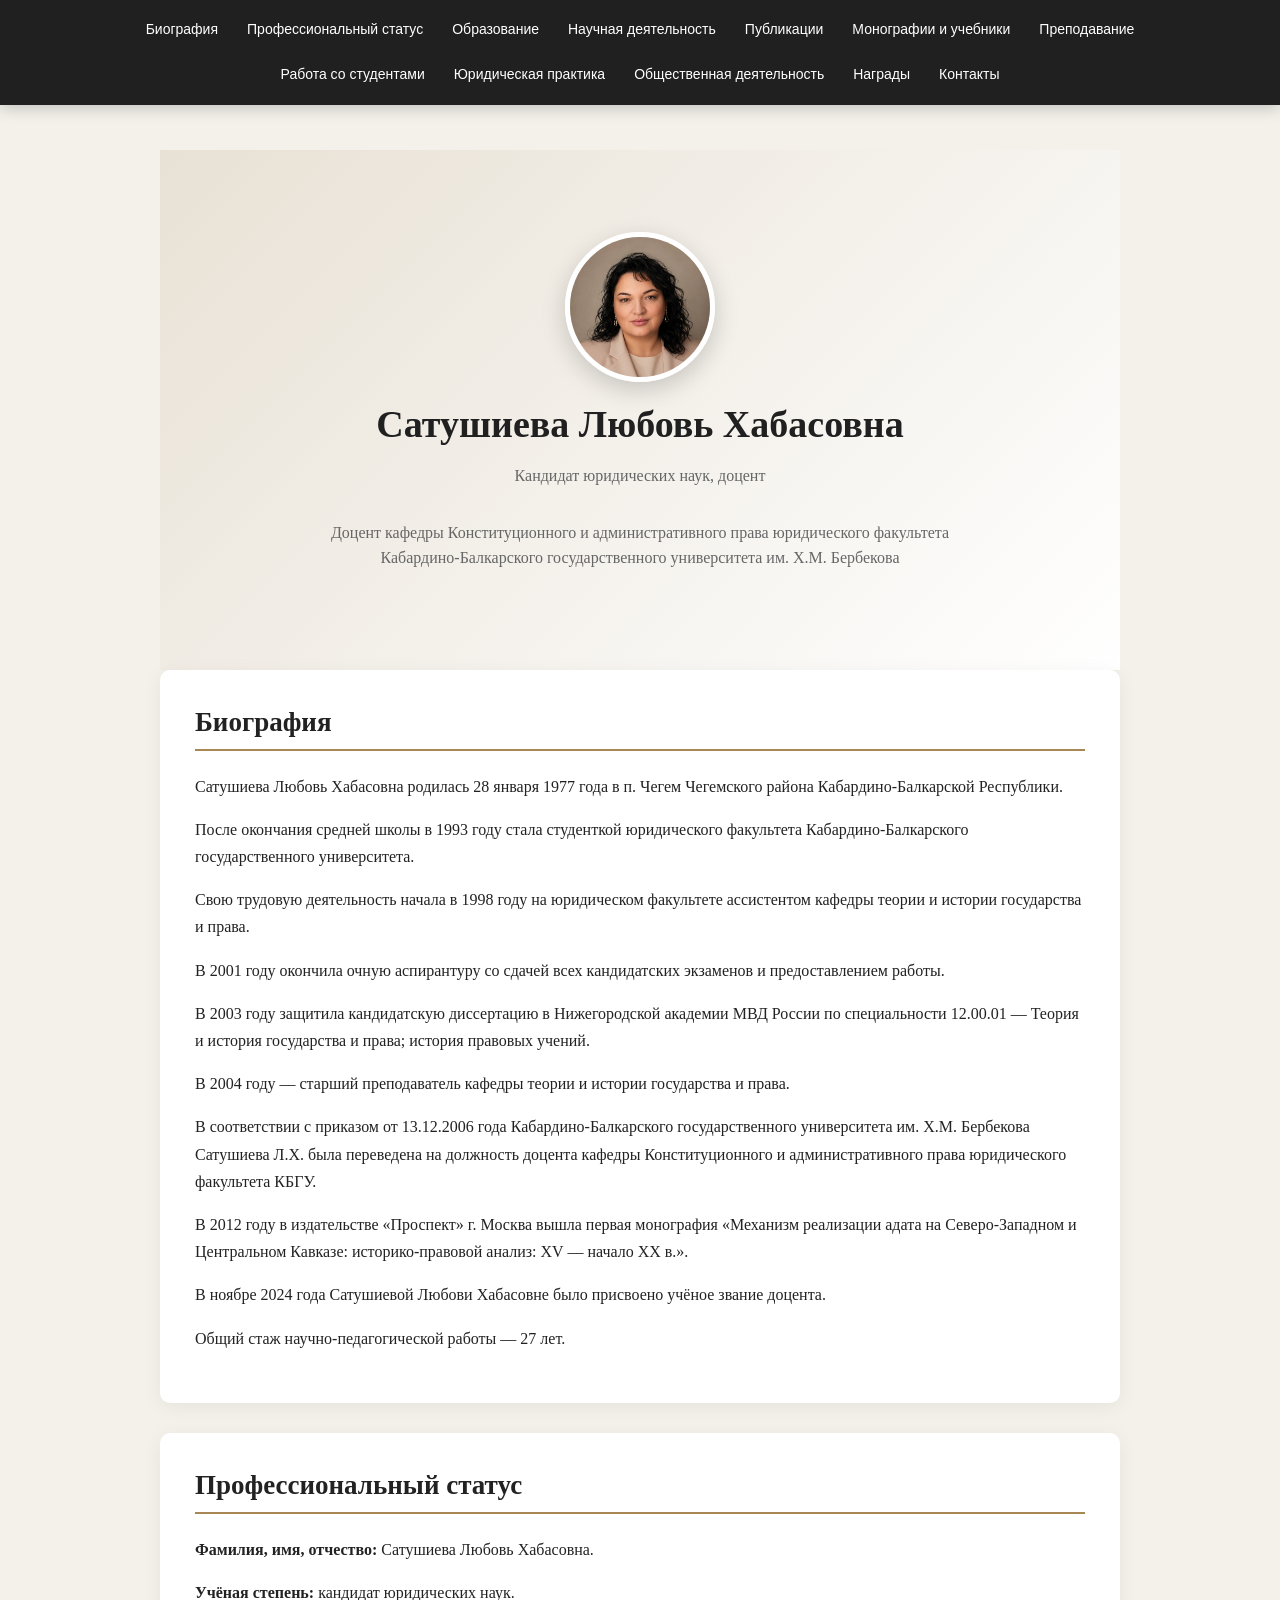
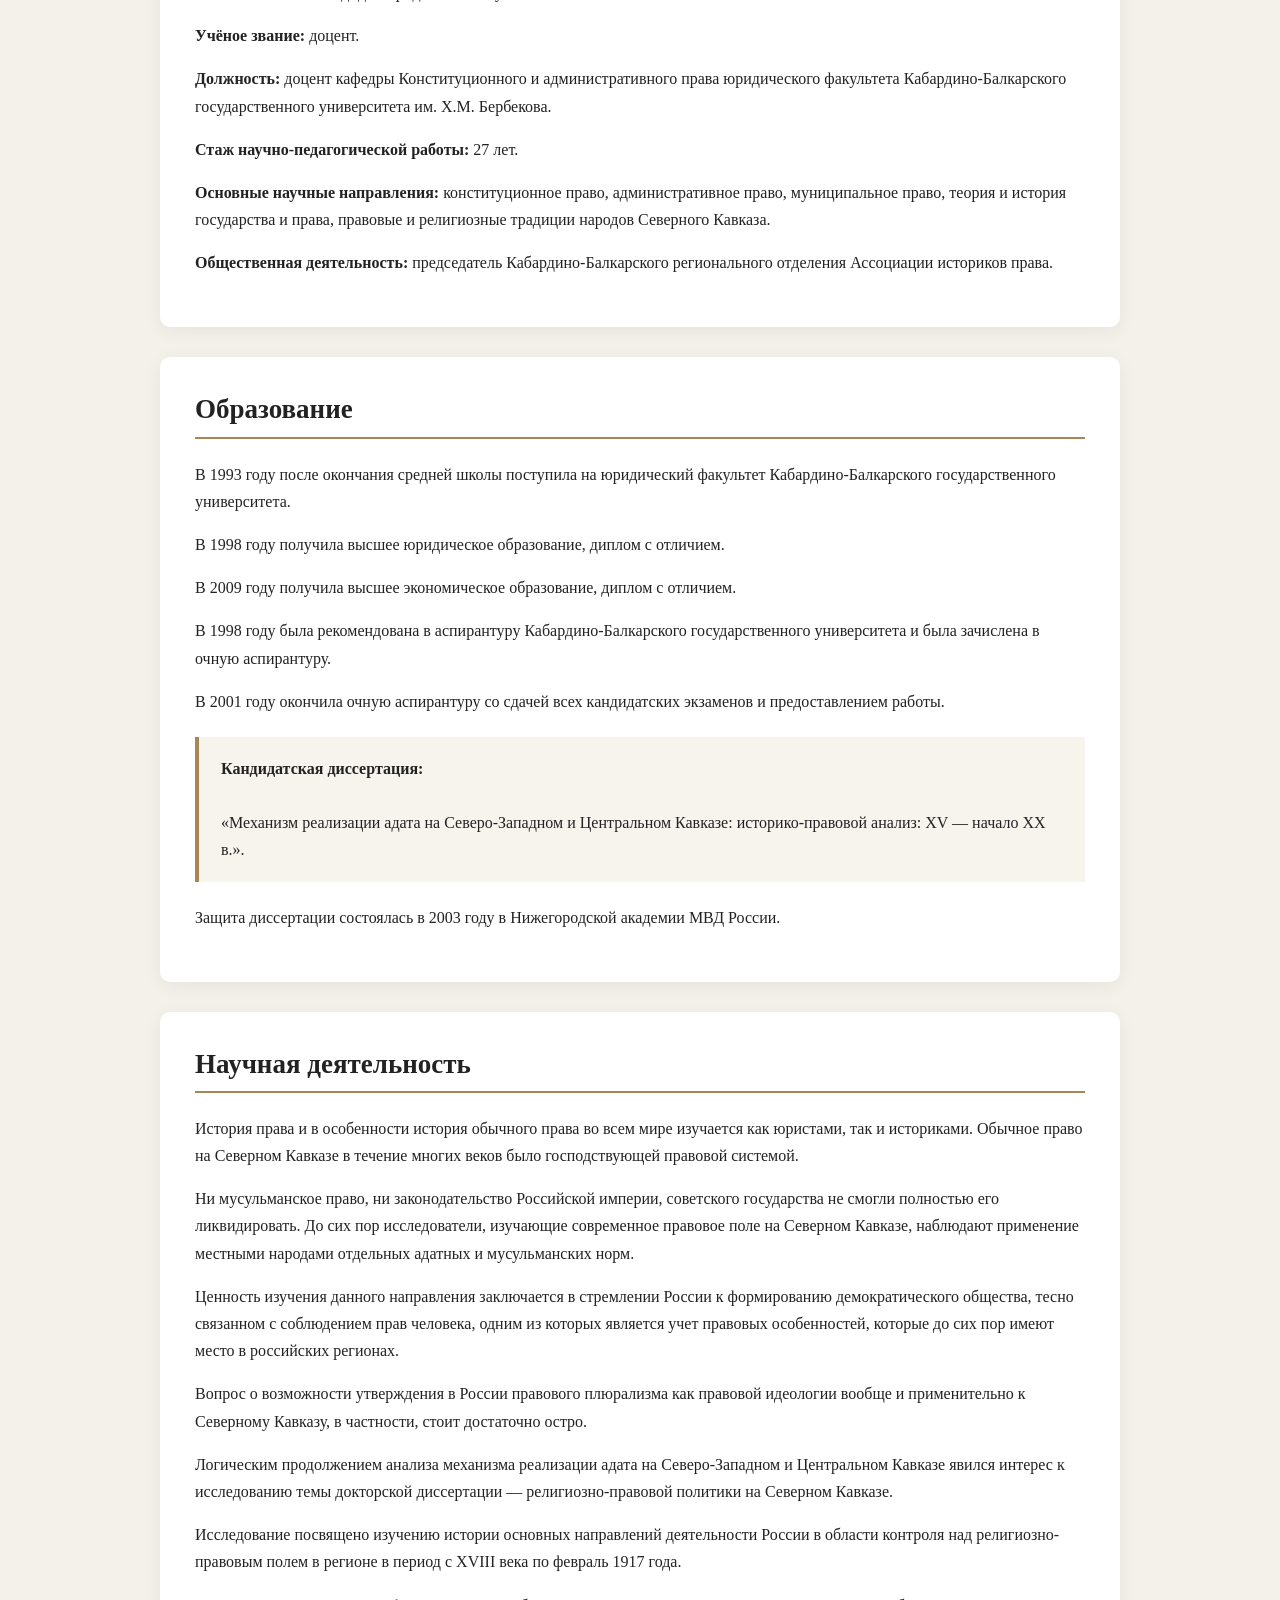
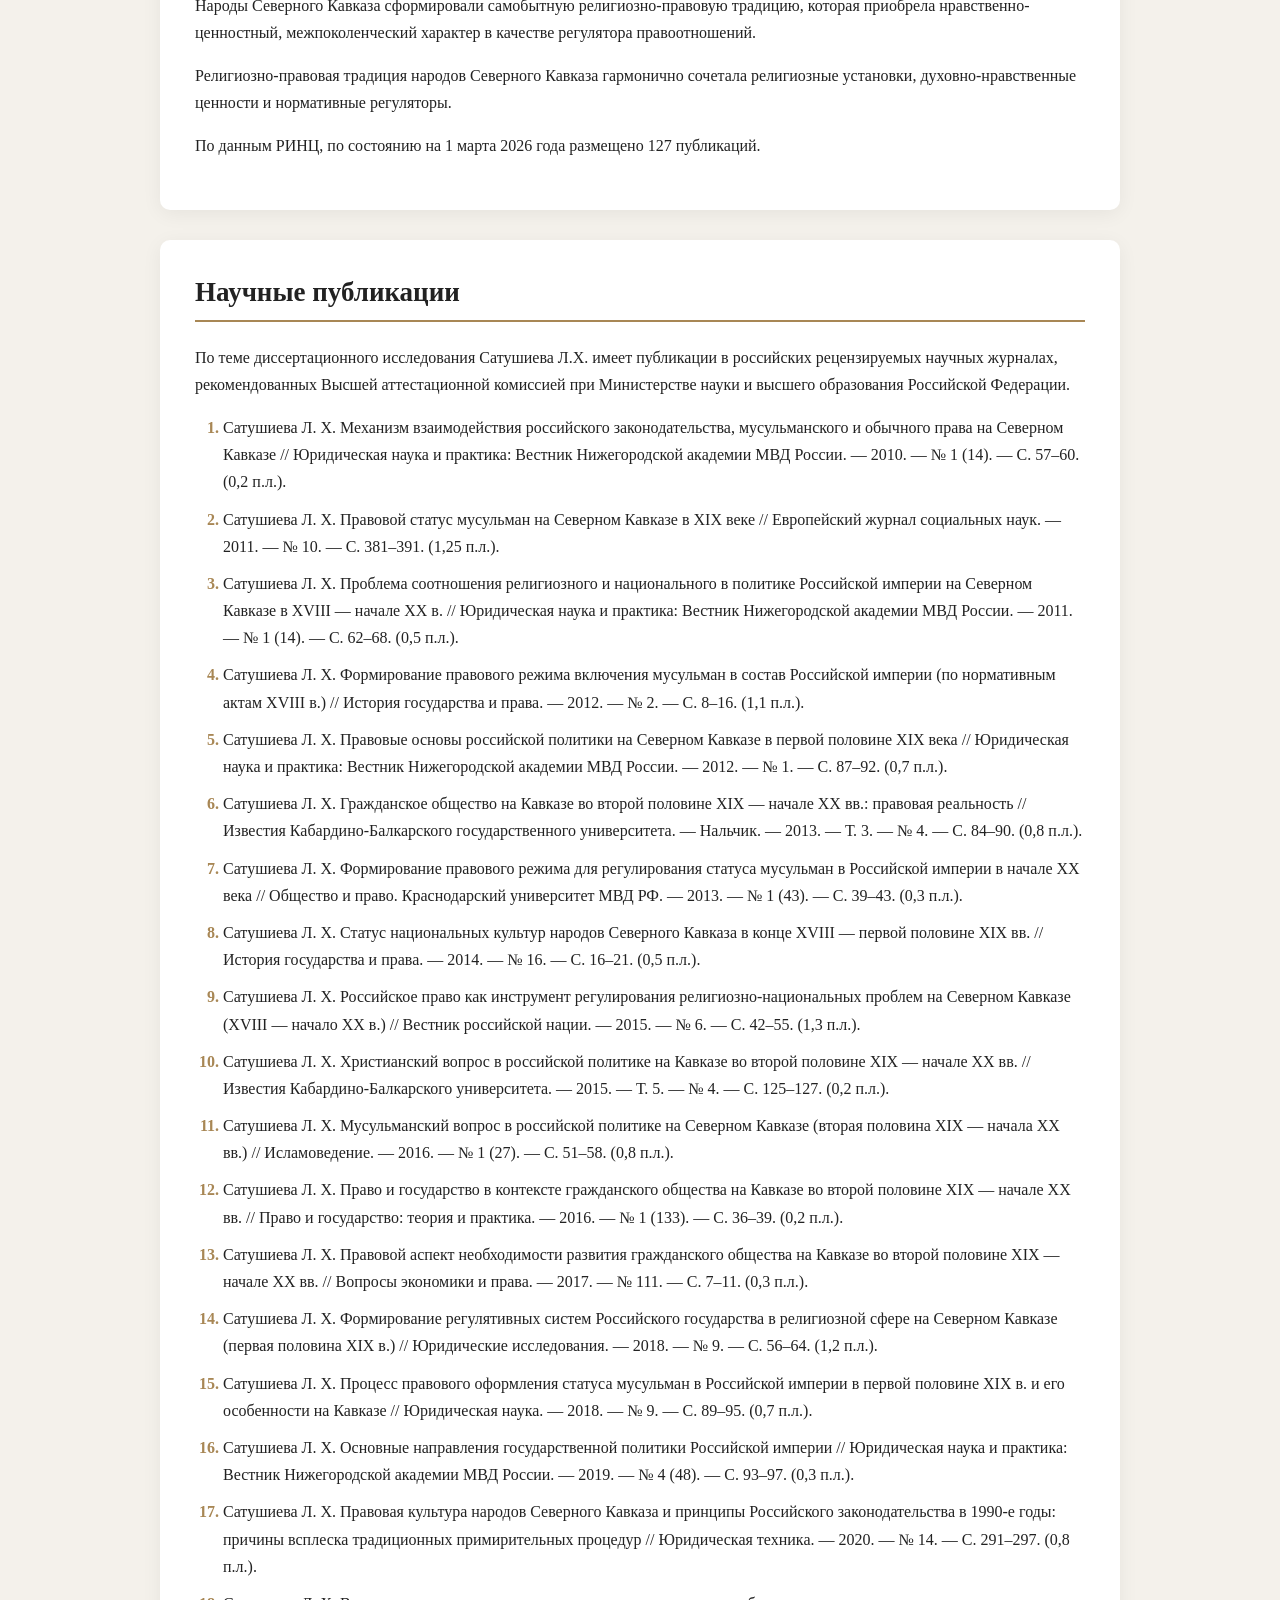
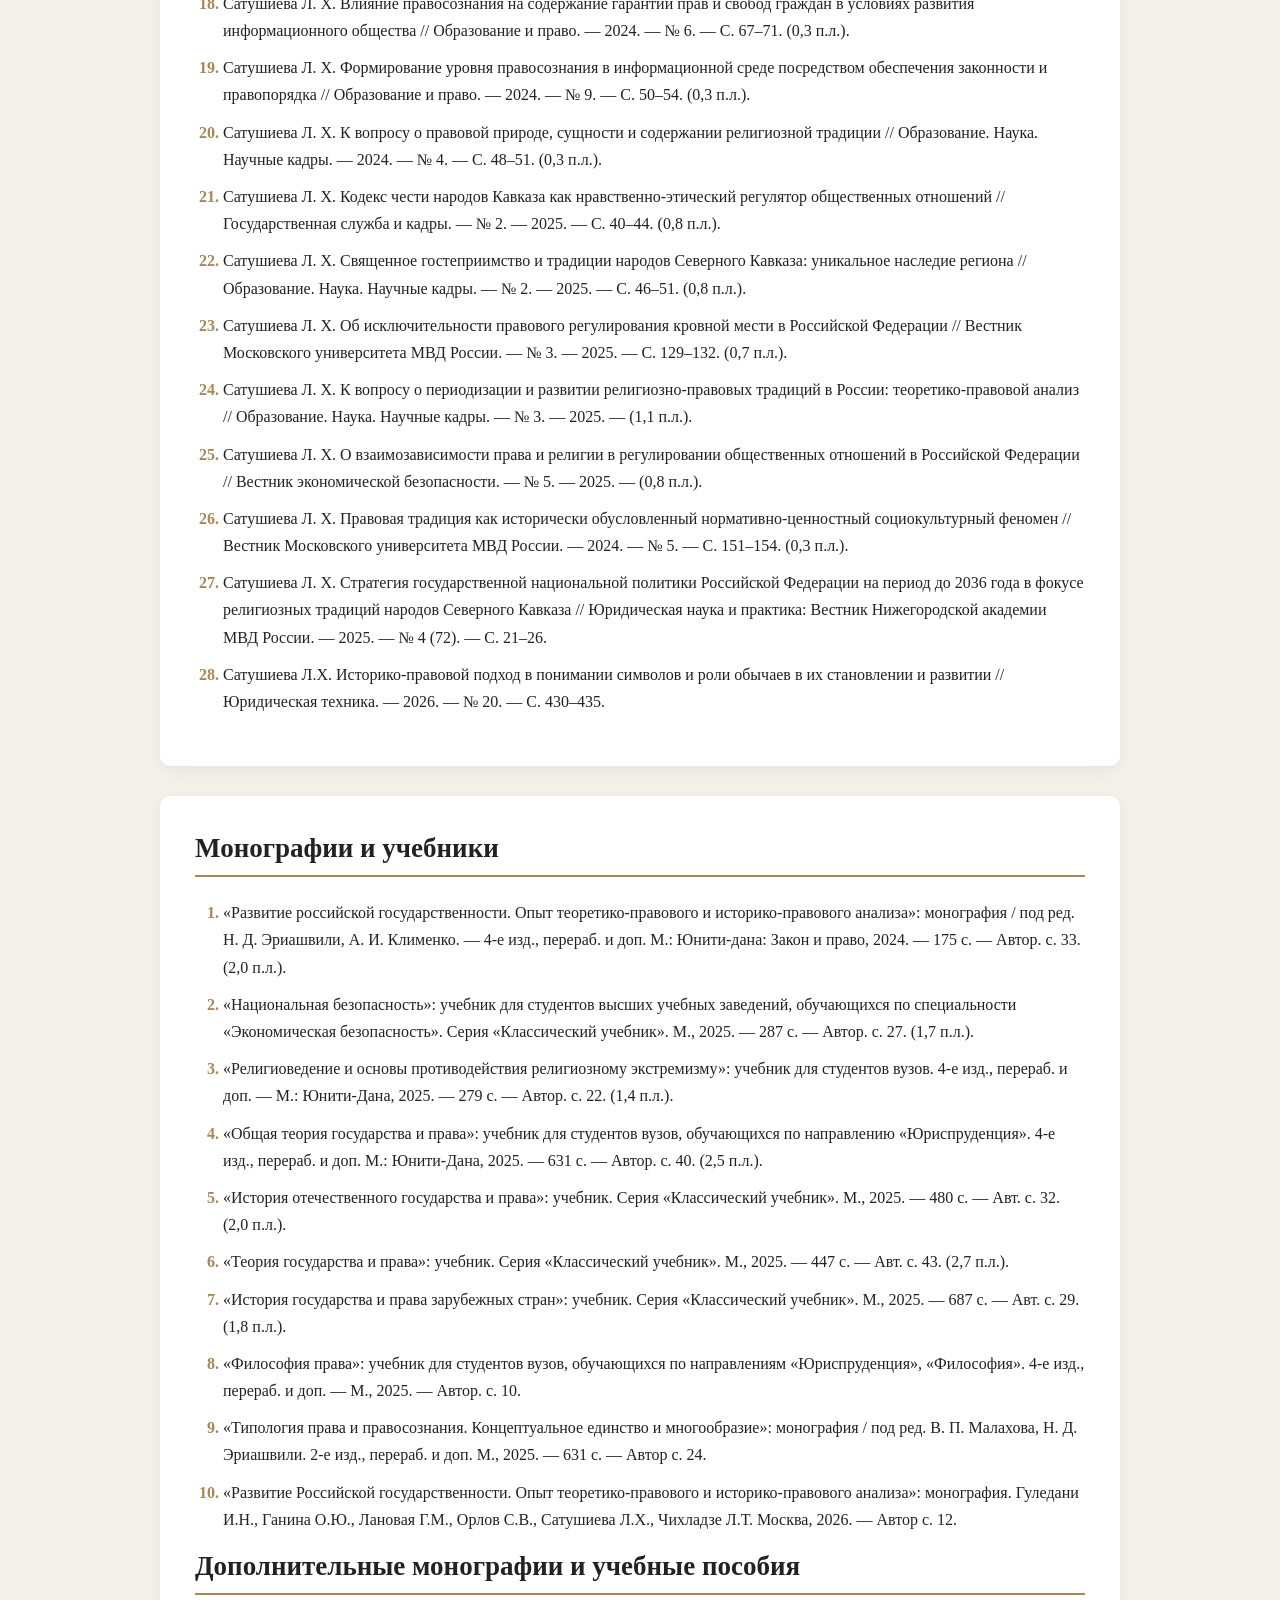
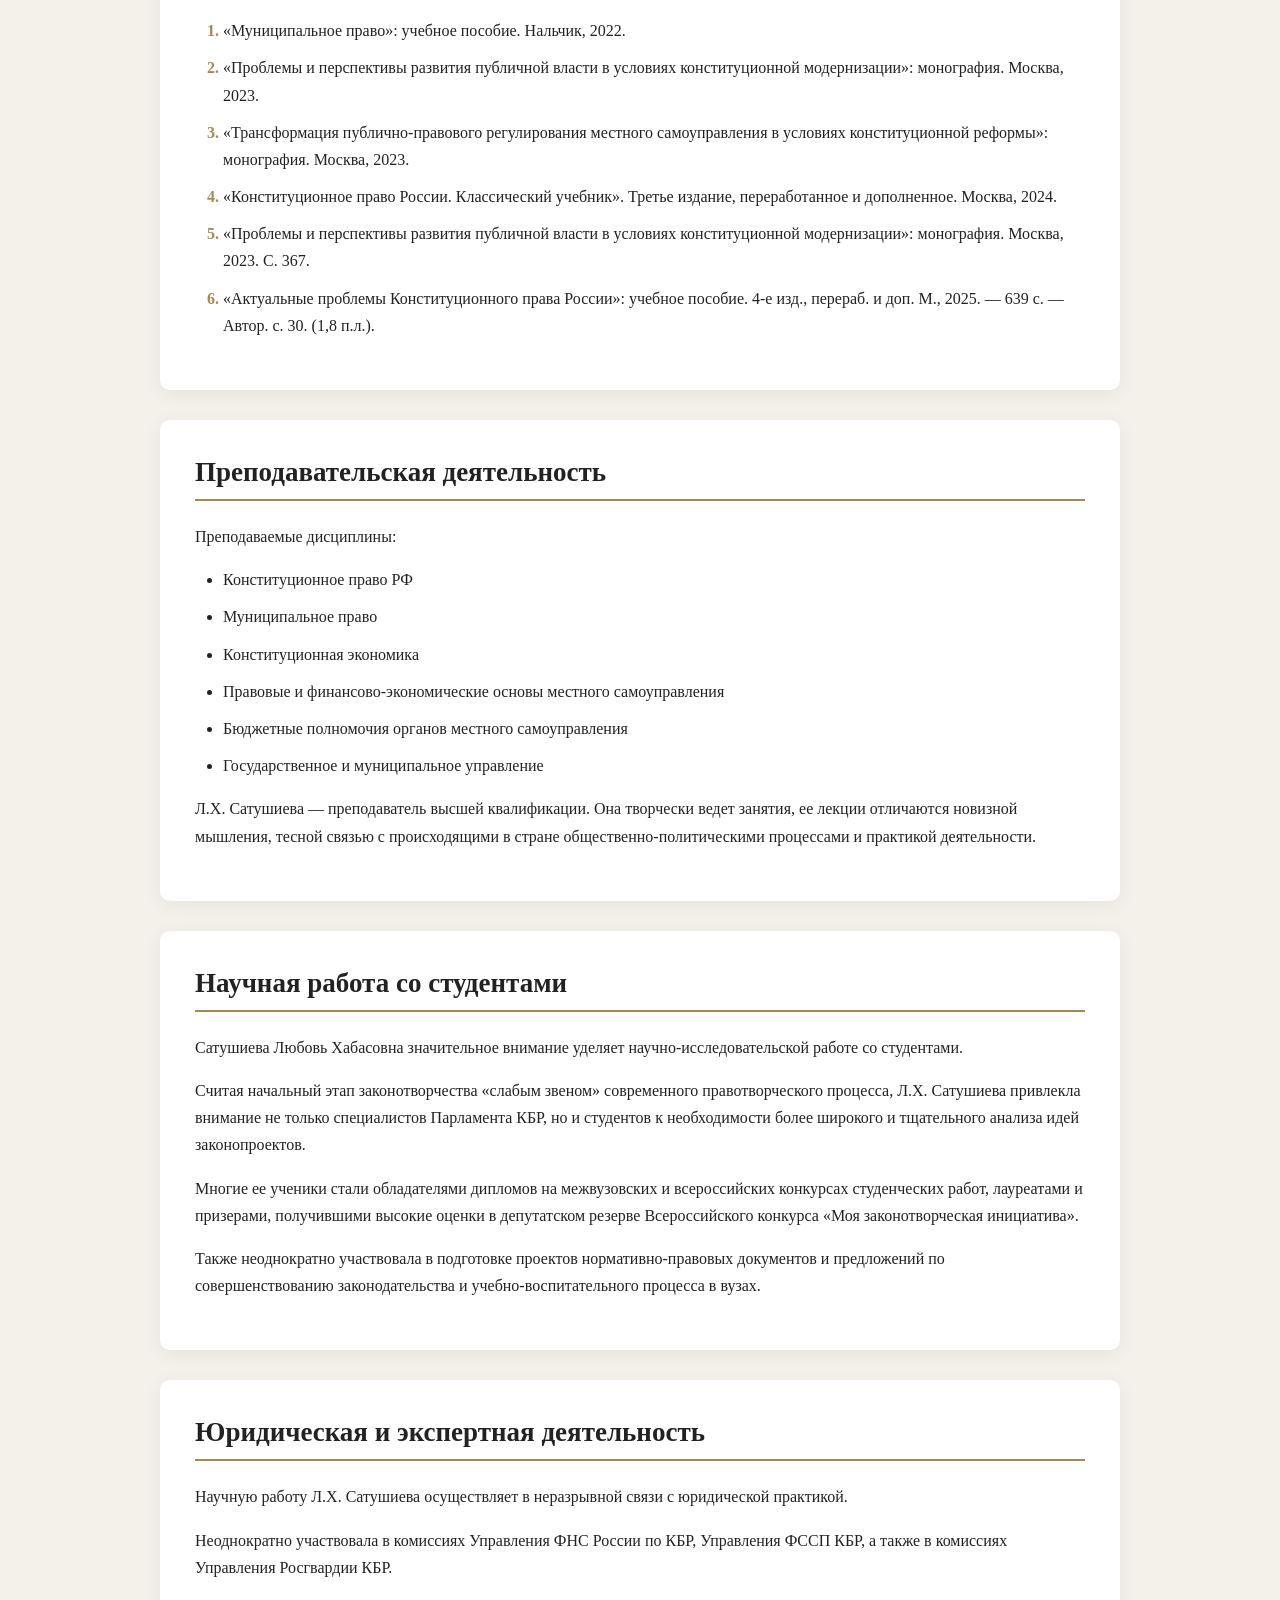
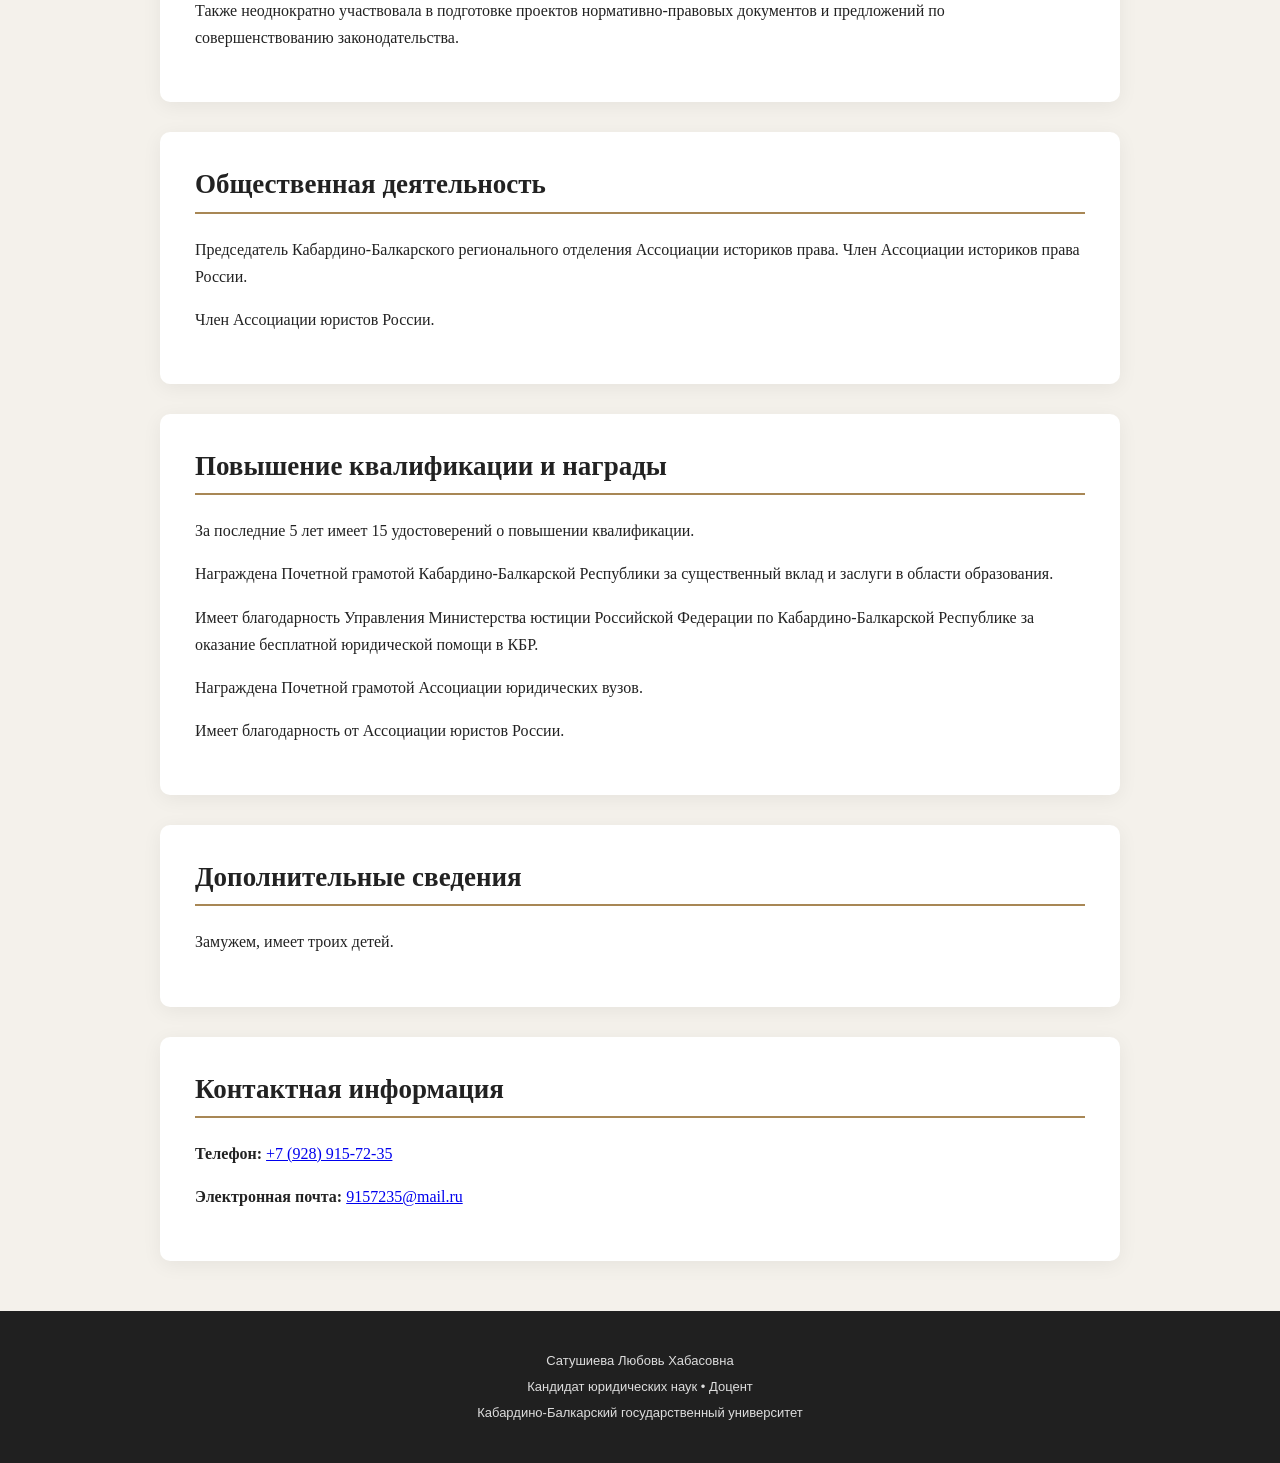
==== commit 20f14787: "Update index.html" ====
--- a/index.html
+++ b/index.html
@@ -5,10 +5,75 @@
 <meta charset="UTF-8">
 <meta name="viewport" content="width=device-width, initial-scale=1.0">
 
-<title>Сатушиева Любовь Хабасовна — кандидат юридических наук, доцент</title>
-
+<!-- SEO: название страницы -->
+<title>Сатушиева Любовь Хабасовна — кандидат юридических наук, доцент КБГУ</title>
+
+<!-- SEO: описание страницы -->
 <meta name="description"
-content="Сатушиева Любовь Хабасовна — кандидат юридических наук, доцент кафедры Конституционного и административного права Кабардино-Балкарского государственного университета им. Х.М. Бербекова. Научная, педагогическая и общественная деятельность.">
+content="Сатушиева Любовь Хабасовна — кандидат юридических наук, доцент кафедры Конституционного и административного права Кабардино-Балкарского государственного университета им. Х.М. Бербекова. Биография, образование, научная и педагогическая деятельность, публикации, монографии и общественная деятельность.">
+
+<meta name="robots" content="index, follow">
+
+<!-- Основной адрес страницы -->
+<link rel="canonical" href="https://sitenow11.github.io/Satushieva-site/">
+
+<!-- Дополнительная информация для поисковых систем -->
+<meta name="author" content="Сатушиева Любовь Хабасовна">
+<meta name="keywords"
+content="Сатушиева Любовь Хабасовна, Любовь Хабасовна Сатушиева, Сатушиева Л.Х., КБГУ, Кабардино-Балкарский государственный университет, доцент, кандидат юридических наук, конституционное право, административное право, муниципальное право">
+
+<!-- Open Graph -->
+<meta property="og:type" content="profile">
+<meta property="og:title"
+content="Сатушиева Любовь Хабасовна — кандидат юридических наук, доцент">
+<meta property="og:description"
+content="Официальная информационная страница о научной, педагогической и общественной деятельности Сатушиевой Любови Хабасовны.">
+<meta property="og:url"
+content="https://sitenow11.github.io/Satushieva-site/">
+<meta property="og:locale" content="ru_RU">
+<meta property="og:image"
+content="https://sitenow11.github.io/Satushieva-site/images/photo.jpg">
+
+<!-- Schema.org: информация о человеке -->
+<script type="application/ld+json">
+{
+"@context": "https://schema.org",
+"@type": "Person",
+"name": "Сатушиева Любовь Хабасовна",
+"givenName": "Любовь",
+"familyName": "Сатушиева",
+"jobTitle": "Доцент кафедры Конституционного и административного права",
+"description": "Кандидат юридических наук, доцент кафедры Конституционного и административного права юридического факультета Кабардино-Балкарского государственного университета им. Х.М. Бербекова.",
+"birthDate": "1977-01-28",
+"image": "https://sitenow11.github.io/Satushieva-site/images/photo.jpg",
+"url": "https://sitenow11.github.io/Satushieva-site/",
+"email": "mailto:9157235@mail.ru",
+"telephone": "+79380758680",
+"worksFor": {
+"@type": "CollegeOrUniversity",
+"name": "Кабардино-Балкарский государственный университет им. Х.М. Бербекова",
+"alternateName": "КБГУ"
+},
+"knowsAbout": [
+"Конституционное право",
+"Административное право",
+"Муниципальное право",
+"Теория государства и права",
+"История государства и права",
+"Правовые традиции народов Северного Кавказа"
+]
+}
+</script>
+
+<!-- Schema.org: организация -->
+<script type="application/ld+json">
+{
+"@context": "https://schema.org",
+"@type": "CollegeOrUniversity",
+"name": "Кабардино-Балкарский государственный университет им. Х.М. Бербекова",
+"alternateName": "КБГУ"
+}
+</script>
 
 <link rel="stylesheet" href="style.css">
 </head>
@@ -34,7 +99,6 @@
 </nav>
 </header>
 
-
 <main>
 
 <!-- ==================== ГЛАВНЫЙ ЭКРАН ==================== -->
@@ -43,7 +107,7 @@
 
 <img
 src="images/photo.jpg"
-alt="Сатушиева Любовь Хабасовна"
+alt="Сатушиева Любовь Хабасовна — кандидат юридических наук, доцент КБГУ"
 class="portrait"
 >
 
@@ -615,7 +679,6 @@
 
 </ol>
 
-
 <h2>Дополнительные монографии и учебные пособия</h2>
 
 <ol>
@@ -767,12 +830,12 @@
 <h2>Общественная деятельность</h2>
 
 <p>
-Председатель Кабардино-Балкарского регионального отделения Ассоциации историков права. 
-Член Ассоциации историков права России
-</p>
-
-<p>
- Член Ассоциации юристов России.
+Председатель Кабардино-Балкарского регионального отделения
+Ассоциации историков права. Член Ассоциации историков права России.
+</p>
+
+<p>
+Член Ассоциации юристов России.
 </p>
 
 </section>
